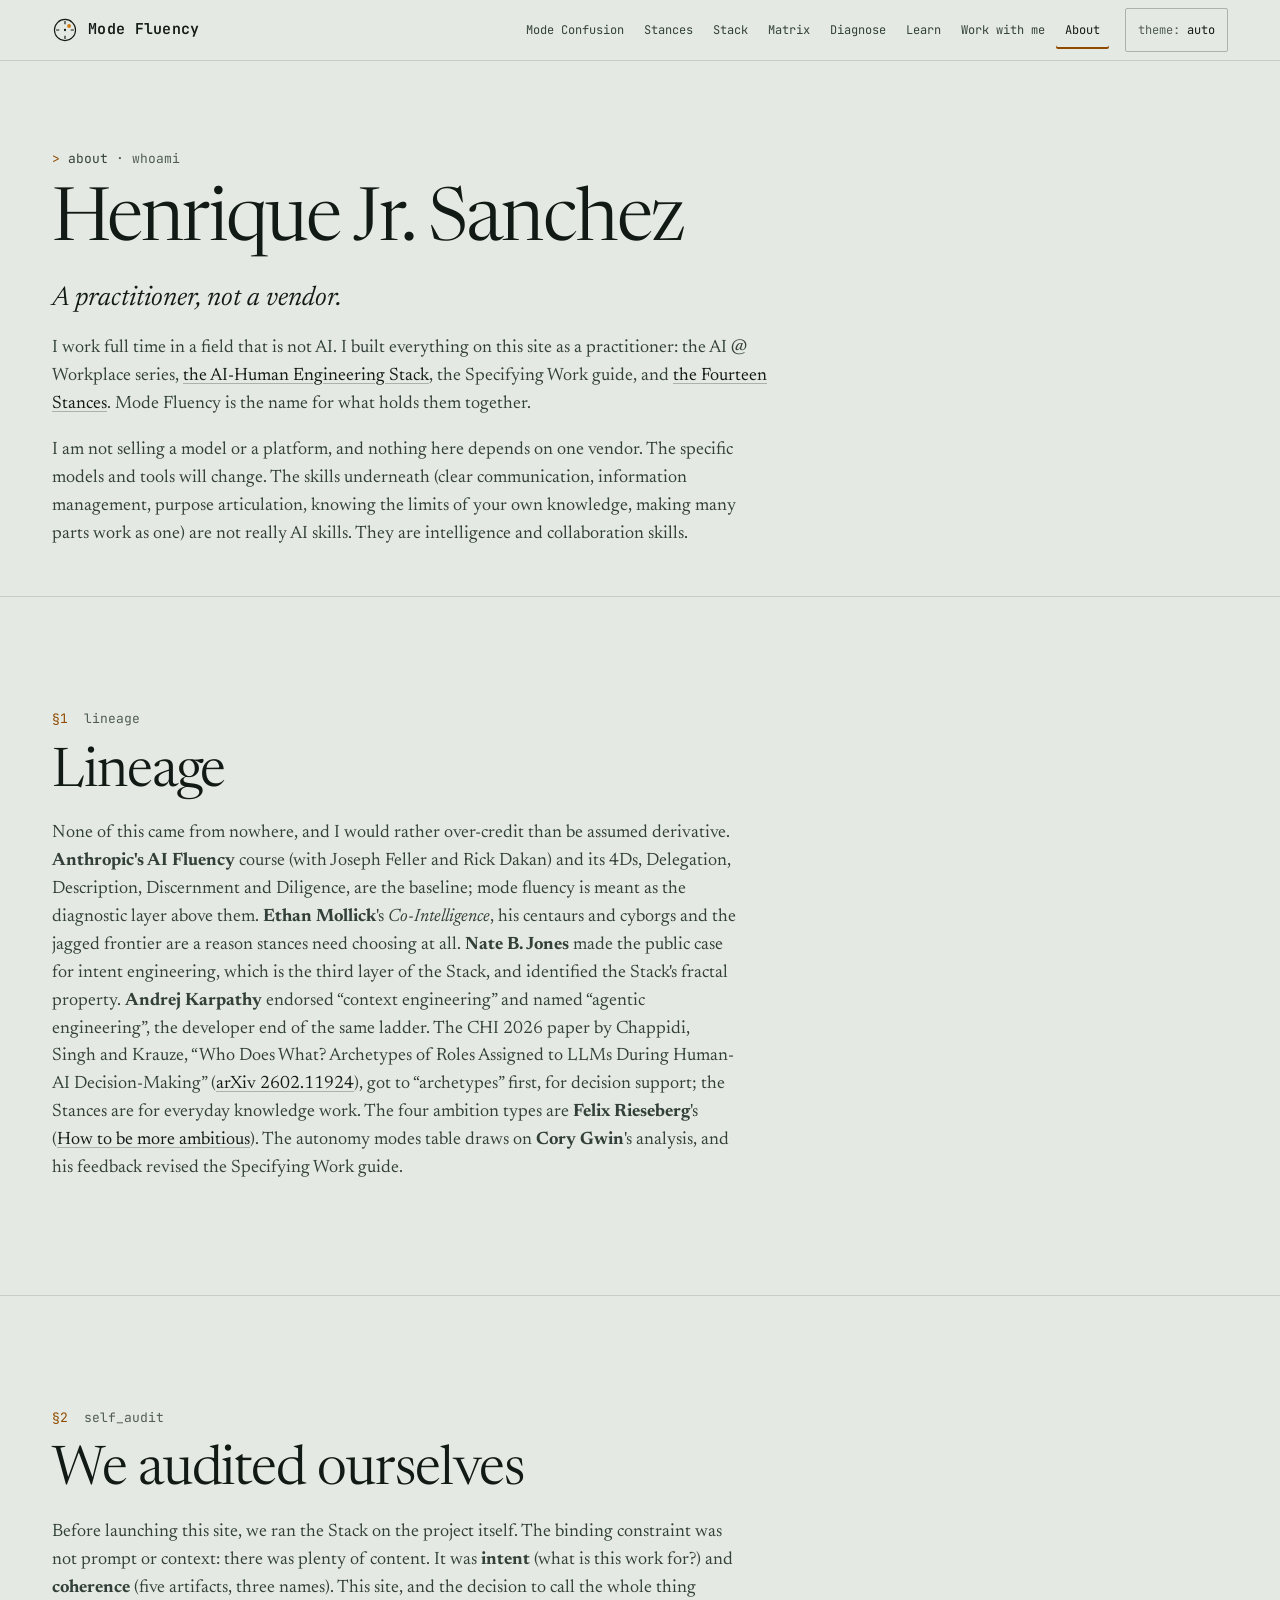
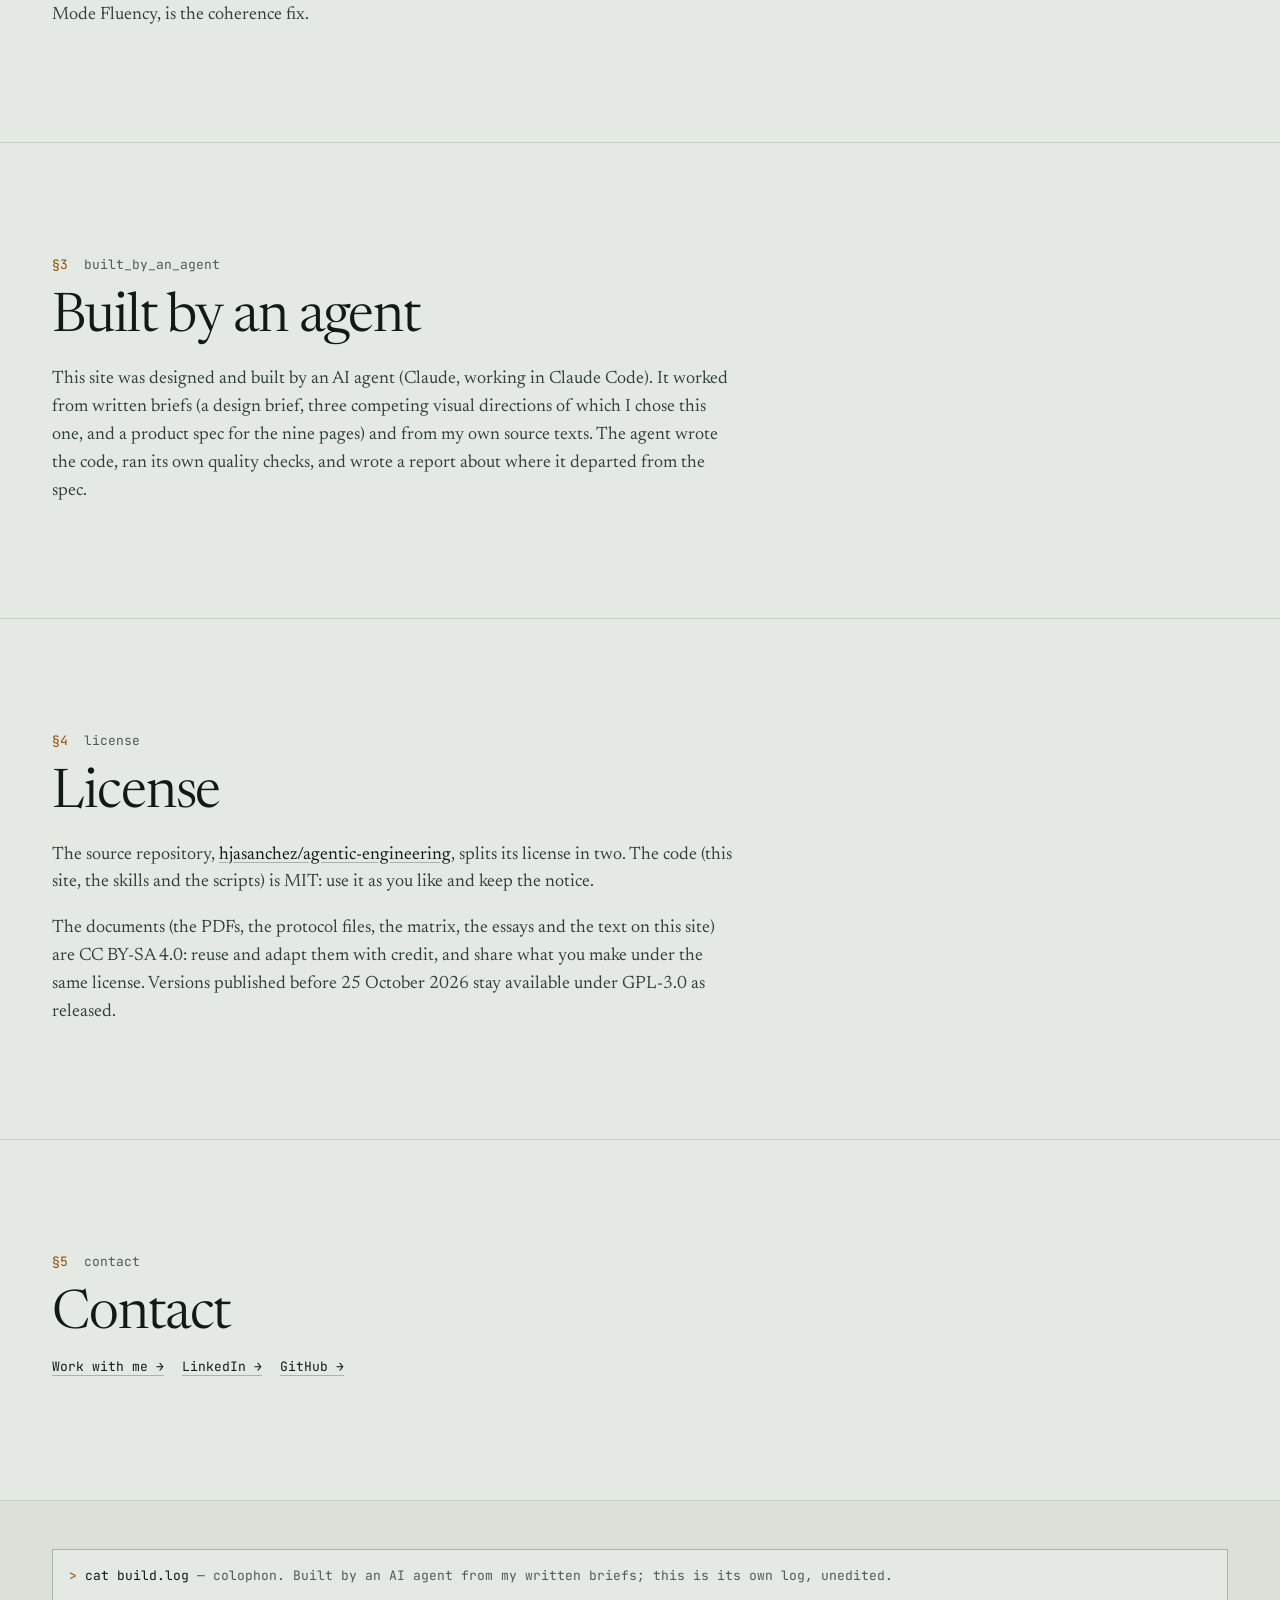
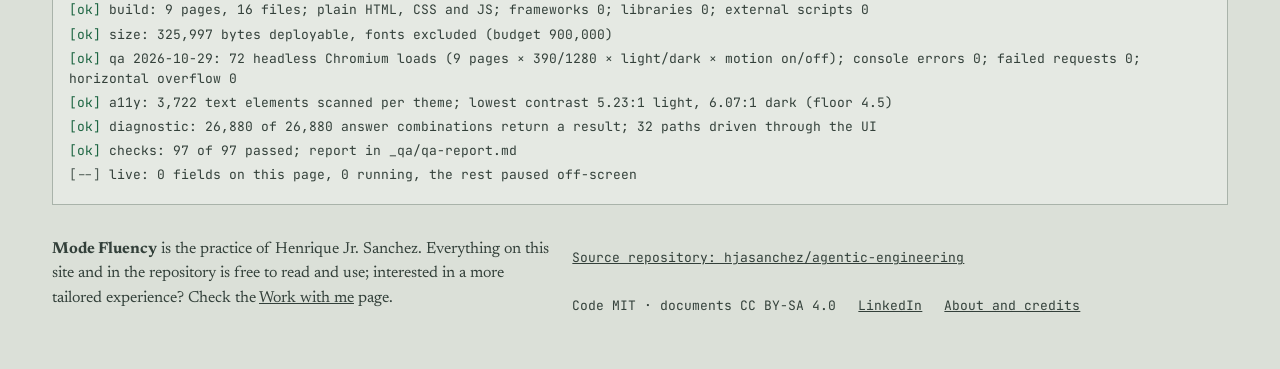
==== docs/about.html @ 1e288db8 "Preview: retitle the essay to Mode Confusion Applies R8 section 4 copy: title, meta description, dat" ====
<!doctype html>
<html lang="en">
<head>
<!-- @head -->
<meta charset="utf-8">
<meta name="viewport" content="width=device-width, initial-scale=1, viewport-fit=cover">
<!-- WORDMARK: the visible name comes from --brand in assets/field.css (one edit renames the practice). This <title>
     is only the no-JS and search fallback; assets/field.js rewrites it from --brand on load. -->
<title>About · Mode Fluency</title>
<meta name="description" content="Henrique Jr. Sanchez, the lineage of the ideas, the self-audit, and how an AI agent built this site.">
<meta name="color-scheme" content="light dark">
<link rel="icon" href="assets/favicon.svg" type="image/svg+xml">
<link rel="preconnect" href="https://fonts.googleapis.com">
<link rel="preconnect" href="https://fonts.gstatic.com" crossorigin>
<link rel="stylesheet" href="https://fonts.googleapis.com/css2?family=JetBrains+Mono:wght@400..700&family=Newsreader:ital,opsz,wght@0,6..72,300..700;1,6..72,300..700&display=swap">
<link rel="stylesheet" href="assets/field.css">
<script>document.documentElement.classList.add('js');try{var t=localStorage.getItem('fieldTheme');if(t==='light'||t==='dark')document.documentElement.setAttribute('data-theme',t)}catch(e){}</script>
<script src="assets/field.js" defer></script>
<!-- /@head -->
</head>
<body data-page="about" data-title="About">
<!-- @header -->
<a class="skip-link" href="#main">Skip to content</a>
<header class="site-header">
  <div class="wrap header-row">
    <a class="wordmark" href="index.html">
      <svg class="mark" viewBox="0 0 32 32" aria-hidden="true" focusable="false"><circle cx="16" cy="16" r="13" fill="none" stroke="currentColor" stroke-width="1.4"/><path d="M16 5v4M27 16h-4M16 27v-4M5 16h4" stroke="currentColor" stroke-width="1.4"/><circle cx="21" cy="11" r="2.4" class="mark-human"/><circle cx="16" cy="16" r="1.4" fill="currentColor"/></svg>
      <span class="brand-text" data-brand></span><span class="sr-only">, home</span>
    </a>
    <nav class="site-nav" aria-label="Main">
      <ul><li><a href="calculator-problem.html">Mode Confusion</a></li><li><a href="stances.html">Stances</a></li><li><a href="stack.html">Stack</a></li><li><a href="matrix.html">Matrix</a></li><li><a href="diagnose.html">Diagnose</a></li><li><a href="learn.html">Learn</a></li><li><a href="work.html">Work with me</a></li><li><a href="about.html" aria-current="page">About</a></li></ul>
    </nav>
    <a class="header-cta" href="work.html">Work with me</a>
    <button class="theme-toggle js-only" type="button" aria-label="Switch colour theme"><span class="sys" aria-hidden="true">theme:</span> <span class="theme-label">auto</span></button>
  </div>
</header>
<!-- /@header -->
<main id="main" tabindex="-1">
<header class="page-head">
  <div class="wrap">
    <p class="sys sys-line"><span class="prompt-glyph">&gt;</span> about <span class="dim">&middot; whoami</span></p>
    <h1>Henrique Jr. Sanchez</h1>
    <p class="lede">A practitioner, not a vendor.</p>
    <div class="prose">
      <p>I work full time in a field that is not AI. I built everything on this site as a practitioner: the AI @ Workplace series, <a href="stack.html">the AI-Human Engineering Stack</a>, the Specifying Work guide, and <a href="stances.html">the Fourteen Stances</a>. <span data-brand></span> is the name for what holds them together.</p>
      <p>I am not selling a model or a platform, and nothing here depends on one vendor. The specific models and tools will change. The skills underneath (clear communication, information management, purpose articulation, knowing the limits of your own knowledge, making many parts work as one) are not really AI skills. They are intelligence and collaboration skills.</p>
    </div>
  </div>
</header>

<section class="section" aria-labelledby="lin-title">
  <div class="wrap">
    <p class="sys section-tag"><span class="num">§1</span> lineage</p>
    <h2 id="lin-title">Lineage</h2>
    <div class="prose"><p>None of this came from nowhere, and I would rather over-credit than be assumed derivative. <strong>Anthropic's AI Fluency</strong> course (with Joseph Feller and Rick Dakan) and its 4Ds, Delegation, Description, Discernment and Diligence, are the baseline; mode fluency is meant as the diagnostic layer above them. <strong>Ethan Mollick</strong>'s <em>Co-Intelligence</em>, his centaurs and cyborgs and the jagged frontier are a reason stances need choosing at all. <strong>Nate B. Jones</strong> made the public case for intent engineering, which is the third layer of the Stack, and identified the Stack's fractal property. <strong>Andrej Karpathy</strong> endorsed &ldquo;context engineering&rdquo; and named &ldquo;agentic engineering&rdquo;, the developer end of the same ladder. The CHI 2026 paper by Chappidi, Singh and Krauze, &ldquo;Who Does What? Archetypes of Roles Assigned to LLMs During Human-AI Decision-Making&rdquo; (<a href="https://arxiv.org/abs/2602.11924">arXiv 2602.11924</a>), got to &ldquo;archetypes&rdquo; first, for decision support; the Stances are for everyday knowledge work. The four ambition types are <strong>Felix Rieseberg</strong>'s (<a href="https://felixrieseberg.com/how-to-be-more-ambitious-a-tutorial-for-humans-with-models/">How to be more ambitious</a>). The autonomy modes table draws on <strong>Cory Gwin</strong>'s analysis, and his feedback revised the Specifying Work guide.</p></div>
  </div>
</section>

<section class="section" aria-labelledby="audit-title">
  <div class="wrap">
    <p class="sys section-tag"><span class="num">§2</span> self_audit</p>
    <h2 id="audit-title">We audited ourselves</h2>
    <div class="prose"><p>Before launching this site, we ran the Stack on the project itself. The binding constraint was not prompt or context: there was plenty of content. It was <strong>intent</strong> (what is this work for?) and <strong>coherence</strong> (five artifacts, three names). This site, and the decision to call the whole thing <span data-brand></span>, is the coherence fix.</p></div>
  </div>
</section>

<section class="section" aria-labelledby="agent-title">
  <div class="wrap">
    <p class="sys section-tag"><span class="num">§3</span> built_by_an_agent</p>
    <h2 id="agent-title">Built by an agent</h2>
    <div class="prose"><p>This site was designed and built by an AI agent (Claude, working in Claude Code). It worked from written briefs (a design brief, three competing visual directions of which I chose this one, and a product spec for the nine pages) and from my own source texts. The agent wrote the code, ran its own quality checks, and wrote a report about where it departed from the spec.</p></div>
  </div>
</section>

<section class="section" aria-labelledby="lic-title">
  <div class="wrap">
    <p class="sys section-tag"><span class="num">§4</span> license</p>
    <h2 id="lic-title">License</h2>
    <div class="prose">
      <p>The source repository, <a href="https://github.com/hjasanchez/agentic-engineering">hjasanchez/agentic-engineering</a>, splits its license in two. The code (this site, the skills and the scripts) is MIT: use it as you like and keep the notice.</p>
      <p>The documents (the PDFs, the protocol files, the matrix, the essays and the text on this site) are CC BY-SA 4.0: reuse and adapt them with credit, and share what you make under the same license. Versions published before 25 October 2026 stay available under GPL-3.0 as released.</p>
    </div>
  </div>
</section>

<section class="section" aria-labelledby="contact-title">
  <div class="wrap">
    <p class="sys section-tag"><span class="num">§5</span> contact</p>
    <h2 id="contact-title">Contact</h2>
    <p class="lv-links"><a class="more" href="work.html#contact-title">Work with me &rarr;</a><a class="more" href="https://www.linkedin.com/in/henriquejsanchez">LinkedIn &rarr;</a><a class="more" href="https://github.com/hjasanchez">GitHub &rarr;</a></p>
  </div>
</section>
</main>
<!-- @footer -->
<footer class="site-footer">
  <div class="wrap">
    <section class="ticker" aria-labelledby="ticker-title">
      <p class="sys ticker-head" id="ticker-title"><span class="prompt-glyph">&gt;</span> cat build.log <span class="dim">&mdash; colophon. Built by an AI agent from my written briefs; this is its own log, unedited.</span></p>
      <ol class="sys ticker-lines" id="ticker-lines">
        <li>build: 9 pages, 16 files; plain HTML, CSS and JS; frameworks 0; libraries 0; external scripts 0</li>
        <li>size: 325,997 bytes deployable, fonts excluded (budget 900,000)</li>
        <li>qa 2026-10-29: 72 headless Chromium loads (9 pages × 390/1280 × light/dark × motion on/off); console errors 0; failed requests 0; horizontal overflow 0</li>
        <li>a11y: 3,722 text elements scanned per theme; lowest contrast 5.23:1 light, 6.07:1 dark (floor 4.5)</li>
        <li>diagnostic: 26,880 of 26,880 answer combinations return a result; 32 paths driven through the UI</li>
        <li>checks: 97 of 97 passed; report in _qa/qa-report.md</li>
      </ol>
    </section>
    <div class="footer-meta">
      <p><strong data-brand></strong> is the practice of Henrique Jr. Sanchez. Everything on this site and in the repository is free to read and use; interested in a more tailored experience? Check the <a href="work.html">Work with me</a> page.</p>
      <ul class="footer-links">
        <li><a href="https://github.com/hjasanchez/agentic-engineering">Source repository: hjasanchez/agentic-engineering</a></li>
        <li>Code MIT · documents CC BY-SA 4.0</li>
        <li><a href="https://www.linkedin.com/in/henriquejsanchez">LinkedIn</a></li>
        <li><a href="about.html">About and credits</a></li>
      </ul>
    </div>
  </div>
</footer>
<!-- /@footer -->
</body>
</html>
---- docs/assets/field.css ----
/* Direction C: "The Field". Two voices: monospace = the system, serif = the human.
   Both themes. Dark is a deep green-grey field with warm-white type; light is a pale field with charcoal particles.
   The single "human" colour (sodium amber) is reserved for the pointer, the human's trail and what the human must do. */

:root {
  /* WORDMARK (final: "Mode Fluency"). The single source for the name: header, footer, inline mentions and,
     via assets/field.js (const BRAND reads this value), every document title. To rename the practice, edit this line only. */
  --brand: "Mode Fluency";

  --mono: "JetBrains Mono", ui-monospace, "SFMono-Regular", Menlo, Consolas, "Liberation Mono", monospace;
  --serif: "Newsreader", "Iowan Old Style", "Palatino Linotype", Palatino, Georgia, serif;

  /* light tokens (default) */
  --bg: #e5e9e3;
  --bg-2: #dbe0d8;
  --surface: #eef1ec;
  --line: #a9b3aa;
  --line-soft: #c7cec5;
  --ink: #121a16;
  --ink-2: #33403a;
  --dim: #4f5c55;
  --human: #8f4a00;
  --human-glow: #d07a12;
  --ok: #1d6542;
  --particle: 18, 26, 22;      /* rgb triplet for canvas */
  --particle-hi: 18, 26, 22;
  --focus: #8f4a00;
  color-scheme: light;
}

@media (prefers-color-scheme: dark) {
  :root:not([data-theme="light"]) {
    --bg: #0f1613;
    --bg-2: #131c18;
    --surface: #18221e;
    --line: #3a4a42;
    --line-soft: #26332d;
    --ink: #eee8dc;
    --ink-2: #bcc5bc;
    --dim: #94a197;
    --human: #f2b45e;
    --human-glow: #f2b45e;
    --ok: #9ad3b1;
    --particle: 214, 222, 210;
    --particle-hi: 240, 236, 226;
    --focus: #f2b45e;
    color-scheme: dark;
  }
}
:root[data-theme="dark"] {
  --bg: #0f1613;
  --bg-2: #131c18;
  --surface: #18221e;
  --line: #3a4a42;
  --line-soft: #26332d;
  --ink: #eee8dc;
  --ink-2: #bcc5bc;
  --dim: #94a197;
  --human: #f2b45e;
  --human-glow: #f2b45e;
  --ok: #9ad3b1;
  --particle: 214, 222, 210;
  --particle-hi: 240, 236, 226;
  --focus: #f2b45e;
  color-scheme: dark;
}

@property --lit {
  syntax: "<number>";
  inherits: true;
  initial-value: 0;
}

*, *::before, *::after { box-sizing: border-box; }
html { -webkit-text-size-adjust: 100%; scroll-behavior: smooth; }
body {
  margin: 0;
  background: var(--bg);
  color: var(--ink);
  font-family: var(--serif);
  font-size: 1.125rem;
  line-height: 1.55;
  font-optical-sizing: auto;
  overflow-x: clip;
  -webkit-font-smoothing: antialiased;
  text-rendering: optimizeLegibility;
}
img, svg, canvas { display: block; max-width: 100%; }
a { color: inherit; }
h1, h2, h3 { font-family: var(--serif); font-weight: 400; line-height: 1.08; margin: 0; letter-spacing: -0.01em; }
p { margin: 0; }
button { font: inherit; color: inherit; }

[data-brand]::before { content: var(--brand); }

.sys { font-family: var(--mono); font-size: 0.8125rem; line-height: 1.55; letter-spacing: 0; }
.dim { color: var(--dim); }
.num { color: var(--human); }

.wrap {
  width: 100%;
  max-width: 1240px;
  margin-inline: auto;
  padding-left: max(16px, env(safe-area-inset-left, 0px));
  padding-right: max(16px, env(safe-area-inset-right, 0px));
}
@media (min-width: 720px) {
  .wrap { padding-left: max(32px, env(safe-area-inset-left, 0px)); padding-right: max(32px, env(safe-area-inset-right, 0px)); }
}

.skip-link {
  position: absolute; left: 16px; top: -100px; z-index: 100;
  background: var(--ink); color: var(--bg); padding: 10px 14px; font-family: var(--mono); font-size: 0.875rem;
}
.skip-link:focus { top: 12px; }
:focus-visible { outline: 2px solid var(--focus); outline-offset: 3px; }
main:focus { outline: none; }

/* ---------- header ---------- */
.site-header {
  position: sticky; top: 0; z-index: 20;
  background: color-mix(in srgb, var(--bg) 86%, transparent);
  -webkit-backdrop-filter: blur(10px); backdrop-filter: blur(10px);
  border-bottom: 1px solid var(--line-soft);
}
.header-row { display: flex; align-items: center; gap: 16px; min-height: 60px; }
.wordmark { display: inline-flex; align-items: center; gap: 10px; text-decoration: none; font-family: var(--mono); font-weight: 600; font-size: 0.9375rem; letter-spacing: 0.02em; min-height: 44px; }
.mark { width: 26px; height: 26px; color: var(--ink); }
.mark-human { fill: var(--human-glow); }
.site-nav { margin-left: auto; }
.site-nav ul { list-style: none; margin: 0; padding: 0; display: flex; gap: 2px; }
.site-nav a { display: block; padding: 10px 9px; font-family: var(--mono); font-size: 0.75rem; text-decoration: none; color: var(--ink-2); border-radius: 2px; white-space: nowrap; }
.site-nav a:hover { color: var(--ink); background: var(--bg-2); }
.site-nav a[aria-current="page"] { color: var(--ink); box-shadow: inset 0 -2px 0 var(--human); }
.theme-toggle {
  border: 1px solid var(--line); background: transparent; padding: 0 12px; min-height: 44px; min-width: 44px;
  font-family: var(--mono); font-size: 0.75rem; cursor: pointer; color: var(--ink); border-radius: 2px; white-space: nowrap;
}
.theme-toggle .sys { font-size: inherit; color: var(--dim); }
.theme-toggle:hover { border-color: var(--ink); }
@media (max-width: 1100px) {
  .header-row { flex-wrap: wrap; row-gap: 0; }
  .theme-toggle { margin-left: auto; }
  .site-nav { order: 3; flex: 1 0 100%; margin: 0 calc(-1 * max(16px, env(safe-area-inset-left, 0px))); overflow-x: auto; scrollbar-width: none; border-top: 1px solid var(--line-soft); }
  .site-nav::-webkit-scrollbar { display: none; }
  .site-nav ul { padding: 0 max(16px, env(safe-area-inset-left, 0px)); width: max-content; }
  .site-nav a { padding: 12px 10px; }
}
@media (max-width: 1100px) and (min-width: 720px) { .site-nav { margin: 0 calc(-1 * max(32px, env(safe-area-inset-left, 0px))); } .site-nav ul { padding: 0 max(32px, env(safe-area-inset-left, 0px)); } }

/* ---------- hero ---------- */
.hero { position: relative; isolation: isolate; overflow: hidden; border-bottom: 1px solid var(--line-soft); }
.field-canvas { position: absolute; inset: 0; width: 100%; height: 100%; z-index: -1; touch-action: pan-y; }
.hero-grid { display: grid; gap: 28px; padding-top: 36px; padding-bottom: 40px; align-items: center; }
@media (min-width: 960px) {
  .hero-grid { grid-template-columns: minmax(0, 1.05fr) minmax(0, 0.95fr); gap: 48px; min-height: min(calc(100svh - 61px), 860px); padding-top: 48px; padding-bottom: 56px; }
}
.hero-copy { position: relative; max-width: 38rem; }
.sys-line { color: var(--ink-2); margin-bottom: 22px; }
.prompt-glyph { color: var(--human); }
.eyebrow { font-family: var(--mono); font-size: 0.75rem; letter-spacing: 0.08em; text-transform: uppercase; color: var(--dim); margin-bottom: 14px; }
h1 { font-size: clamp(2.75rem, 9vw, 5.6rem); font-weight: 350; letter-spacing: -0.025em; line-height: 0.98; font-variation-settings: "opsz" 72; }
.lede { font-size: clamp(1.3rem, 2.6vw, 1.7rem); line-height: 1.32; margin-top: 22px; font-style: italic; font-weight: 380; color: var(--ink); max-width: 30em; }
.prose { color: var(--ink-2); max-width: 38em; margin-top: 18px; }
.hero .prose { font-size: 1.0625rem; }
.actions { display: flex; flex-wrap: wrap; gap: 12px; margin-top: 28px; }

/* commands: buttons are typed commands with a caret that blinks on focus */
.cmd {
  --caret: 0;
  display: inline-flex; align-items: center; gap: 10px; min-height: 48px; padding: 0 18px;
  font-family: var(--mono); font-size: 0.875rem; text-decoration: none;
  background: var(--ink); color: var(--bg); border: 1px solid var(--ink); border-radius: 2px;
  transition: background-color .2s, color .2s;
}
.cmd .cmd-glyph { color: inherit; opacity: 0.75; }
.cmd::after { content: ""; width: 0.6em; height: 1.1em; background: currentColor; opacity: 0; transform: translateY(1px); }
.cmd:hover::after, .cmd:focus-visible::after { animation: caret 1.05s steps(1) infinite; }
.cmd-ghost { background: transparent; color: var(--ink); border-color: var(--line); }
.cmd-ghost:hover { border-color: var(--ink); }
.cmd:not(.cmd-ghost):hover { background: color-mix(in srgb, var(--ink) 88%, var(--human)); }
@keyframes caret { 0% { opacity: 1; } 50% { opacity: 0; } }

/* compass instrument */
.compass-col { display: grid; justify-items: center; gap: 10px; }
.compass-slot { position: relative; width: min(100%, 470px); aspect-ratio: 1; }
.compass-axes { position: absolute; inset: 0; }
.axis-btn {
  position: absolute; min-height: 44px; min-width: 44px; padding: 0 10px; border: 1px solid transparent; border-radius: 2px;
  background: color-mix(in srgb, var(--bg) 70%, transparent); cursor: pointer;
  font-family: var(--mono); font-size: 0.75rem; letter-spacing: 0.14em; text-transform: uppercase; color: var(--ink-2);
  transition: color .25s, border-color .25s, background-color .25s;
}
.axis-btn:hover { color: var(--ink); border-color: var(--line); }
.axis-btn[aria-checked="true"] { color: var(--ink); border-color: var(--human); background: var(--bg); }
.axis-btn[aria-checked="true"]::before { content: "\25B8 "; color: var(--human); }
.axis-n { left: 50%; top: 0; transform: translateX(-50%); }
.axis-s { left: 50%; bottom: 0; transform: translateX(-50%); }
.axis-e { right: 0; top: 50%; transform: translateY(-50%); }
.axis-w { left: 0; top: 50%; transform: translateY(-50%); }
.compass-readout { color: var(--ink-2); text-align: center; min-height: 1.6em; background: color-mix(in srgb, var(--bg) 75%, transparent); padding: 2px 8px; }
#needle-axis { color: var(--human); }

/* ---------- sections ---------- */
.section { padding-block: clamp(56px, 9vw, 112px); border-bottom: 1px solid var(--line-soft); }
.section-tag { color: var(--dim); margin-bottom: 14px; }
.section-tag .num { margin-right: 8px; }
h2 { font-size: clamp(2rem, 5.2vw, 3.4rem); font-weight: 360; letter-spacing: -0.02em; max-width: 18em; }
h3 { font-size: 1.5rem; font-weight: 450; }
.more { display: inline-block; padding-block: 12px; line-height: 1.5; font-family: var(--mono); font-size: 0.8125rem; color: var(--ink); text-decoration: underline; text-decoration-color: var(--line); text-underline-offset: 4px; }
.more:hover { text-decoration-color: var(--human); }

/* §1 axes */
.axis-list { list-style: none; padding: 0; margin: 40px 0 0; display: grid; gap: 0; border-top: 1px solid var(--line); }
.axis-row { position: relative; padding: 22px 0 20px; border-bottom: 1px solid var(--line-soft); transition: background-color .35s; }
.axis-row::before { content: ""; position: absolute; left: 0; right: 0; top: -1px; height: 2px; background: var(--human); transform: scaleX(0); transform-origin: left; transition: transform .45s cubic-bezier(.2,.7,.2,1); }
.axis-row.is-active::before { transform: scaleX(1); }
.axis-meta { color: var(--dim); }
.axis-row h3 { margin-top: 8px; font-size: 1.875rem; }
.axis-q { font-style: italic; margin-top: 6px; color: var(--ink); font-size: 1.1875rem; }
.modes { color: var(--ink-2); margin-top: 12px; }
@media (min-width: 900px) {
  .axis-list { grid-template-columns: repeat(4, minmax(0, 1fr)); border-bottom: 1px solid var(--line-soft); }
  .axis-row { padding: 26px 22px 22px; border-bottom: 0; border-left: 1px solid var(--line-soft); }
  .axis-row:first-child { border-left: 0; padding-left: 0; }
  .axis-row.is-active { background: linear-gradient(var(--surface), transparent 85%); }
}

/* §2 stance rig */
.stance-rig { margin-top: 36px; display: grid; gap: 16px; }
.stance-picker { display: flex; flex-wrap: wrap; gap: 6px; }
.stance-btn {
  min-height: 44px; padding: 0 14px; border: 1px solid var(--line); border-radius: 2px; background: transparent; cursor: pointer;
  font-family: var(--mono); font-size: 0.8125rem; color: var(--ink-2);
}
.stance-btn:hover { color: var(--ink); border-color: var(--ink-2); }
.stance-btn[aria-checked="true"] { background: var(--ink); color: var(--bg); border-color: var(--ink); }
.stance-stage { position: relative; aspect-ratio: 4 / 3; border: 1px solid var(--line); background: var(--bg-2); overflow: hidden; }
.stage-canvas { position: absolute; inset: 0; width: 100%; height: 100%; touch-action: pan-y; cursor: crosshair; }
.stage-hud, .stage-hint { position: absolute; left: 12px; color: var(--ink-2); background: color-mix(in srgb, var(--bg-2) 80%, transparent); padding: 2px 6px; pointer-events: none; }
.stage-hud { top: 10px; }
.stage-hint { bottom: 10px; color: var(--dim); font-size: 0.75rem; }
.syslog { border: 1px solid var(--line); background: var(--surface); padding: 14px 16px; min-height: 12em; }
.log-line { display: grid; grid-template-columns: 6.2em 1fr; gap: 8px; padding: 3px 0; color: var(--ink); }
.log-line .lv { color: var(--dim); }
.log-line .lv::before { content: "["; } .log-line .lv::after { content: "]"; }
.log-line.warn { color: var(--human); }
.log-line.ok { color: var(--ok); }
.log-line.typing::after { content: ""; display: inline-block; width: .55em; height: 1em; background: currentColor; vertical-align: -2px; margin-left: 2px; animation: caret 1s steps(1) infinite; }
@media (min-width: 960px) {
  .stance-rig { grid-template-columns: minmax(0, 1.6fr) minmax(0, 1fr); grid-template-rows: auto 1fr; }
  .stance-picker { grid-column: 1 / -1; }
  .stance-stage { aspect-ratio: 16 / 10; }
  .syslog { align-self: stretch; }
}

/* §3 circuit */
.circuit { position: relative; margin-top: 40px; display: grid; grid-template-columns: minmax(0, 1fr) minmax(56px, 1.1fr) minmax(0, 1fr); }
.wires { position: absolute; inset: 0; width: 100%; height: 100%; overflow: visible; pointer-events: none; }
.col ul { list-style: none; margin: 0; padding: 0; }
.col-stances { grid-column: 1; }
.col-layers { grid-column: 3; display: flex; flex-direction: column; }
.col-layers ul { flex: 1; display: flex; flex-direction: column; justify-content: space-around; }
.col-head { color: var(--dim); margin-bottom: 10px; text-transform: uppercase; letter-spacing: .12em; font-size: .6875rem; }
.col-stances .col-head { text-align: right; }
.col-stances li + li { margin-top: 4px; }
.node {
  --lit: 0;
  width: 100%; min-height: 40px; padding: 4px 10px; border: 1px solid var(--line); border-radius: 2px; cursor: pointer;
  background: var(--bg); color: var(--ink); font-family: var(--mono); font-size: 0.8125rem; text-align: left; line-height: 1.25;
  transition: --lit .35s, border-color .25s, color .25s;
  box-shadow: inset 3px 0 0 color-mix(in srgb, var(--human) calc(var(--lit) * 100%), transparent);
}
.s-node { text-align: right; box-shadow: inset -3px 0 0 color-mix(in srgb, var(--human) calc(var(--lit) * 100%), transparent); }
.node.lit { --lit: 1; border-color: var(--human); }
.node.on { --lit: 1; border-color: var(--human); background: var(--surface); }
.l-node { min-height: 52px; display: flex; flex-direction: column; justify-content: center; }
.l-sub { display: block; color: var(--dim); font-size: 0.6875rem; }
.l-node.meta { border-style: dashed; }
.wires path { fill: none; stroke: var(--line); stroke-width: 1.25; transition: stroke .25s, opacity .25s; }
.wires path.hot { stroke: var(--human-glow); stroke-width: 2; }
.wires .pad { fill: var(--bg); stroke: var(--line); stroke-width: 1.25; }
.wires .pad.hot { stroke: var(--human-glow); fill: var(--human-glow); }
.wires .pulse { fill: var(--human-glow); }
.wires .stub-label { font-family: var(--mono); font-size: 10px; fill: var(--dim); }
.circuit.dim-others .wires path:not(.hot) { opacity: .35; }
.circuit-readout { margin-top: 28px; border-top: 1px solid var(--line); padding-top: 18px; }
.cr-path { font-size: .9375rem; color: var(--ink); }
#cr-layer { color: var(--human); }
.cr-grid { display: grid; gap: 16px; margin: 14px 0 6px; }
.cr-grid dt { color: var(--dim); }
.cr-grid dd { margin: 4px 0 0; color: var(--ink); }
@media (min-width: 900px) {
  .circuit { grid-template-columns: minmax(0, 0.9fr) minmax(120px, 1.3fr) minmax(0, 0.9fr); max-width: 980px; }
  .cr-grid { grid-template-columns: 1fr 1.2fr 1.6fr; }
}
@media (max-width: 480px) { .node { font-size: 0.75rem; padding: 4px 7px; } .l-sub { display: none; } }

/* §4 paths */
.path-grid { display: grid; gap: 0; margin-top: 36px; border-top: 1px solid var(--line); }
.path { padding: 24px 0; border-bottom: 1px solid var(--line-soft); }
.path-who { color: var(--human); margin-bottom: 10px; }
.path h3 { font-size: 1.4rem; max-width: 20em; }
.path p:not(.sys) { color: var(--ink-2); margin-top: 12px; }
.path .links { display: flex; flex-direction: column; margin-top: 8px !important; }
@media (min-width: 900px) {
  .path-grid { grid-template-columns: repeat(3, minmax(0, 1fr)); border-bottom: 1px solid var(--line-soft); }
  .path { padding: 28px 24px 24px; border-bottom: 0; border-left: 1px solid var(--line-soft); }
  .path:first-child { border-left: 0; padding-left: 0; }
}

/* §5/6 offer */
.offer-grid { display: grid; gap: 56px; }
@media (min-width: 900px) { .offer-grid { grid-template-columns: 1fr 1fr; gap: 72px; } }
.svc { padding: 18px 0; border-top: 1px solid var(--line-soft); }
.offer-block h2 { margin-bottom: 18px; }
.svc h3 { font-size: 1.35rem; }
.svc p:not(.sys) { color: var(--ink-2); margin-top: 8px; }
.price { color: var(--human); margin-top: 10px; }
.offer-block .cmd { margin-top: 18px; }
.essay blockquote { margin: 0; padding: 18px 0 18px 20px; border-left: 2px solid var(--human); }
.essay blockquote p { font-size: clamp(1.3rem, 2.4vw, 1.65rem); font-style: italic; line-height: 1.32; font-weight: 380; }
.essay blockquote footer { color: var(--dim); margin-top: 10px; }
.essay > p { color: var(--ink-2); margin-top: 16px; }

/* footer + ticker */
.site-footer { padding-block: 48px 40px; background: var(--bg-2); }
.ticker { border: 1px solid var(--line); background: var(--bg); padding: 16px; overflow: hidden; }
.ticker-head { color: var(--ink); }
.ticker-lines { list-style: none; margin: 12px 0 0; padding: 0; color: var(--ink-2); }
.ticker-lines li { padding: 2px 0; overflow-wrap: anywhere; }
.ticker-lines li::before { content: "[ok] "; color: var(--ok); }
.ticker-lines li.info::before { content: "[--] "; color: var(--dim); }
.ticker-lines li.typing::after { content: ""; display: inline-block; width: .55em; height: 1em; background: currentColor; vertical-align: -2px; margin-left: 2px; animation: caret 1s steps(1) infinite; }
.footer-meta { margin-top: 32px; display: grid; gap: 16px; color: var(--ink-2); font-size: 1rem; }
.footer-links { list-style: none; margin: 0; padding: 0; display: flex; flex-wrap: wrap; gap: 4px 22px; font-family: var(--mono); font-size: 0.8125rem; }
.footer-links a, .footer-links li { min-height: 44px; display: inline-flex; align-items: center; }
@media (min-width: 900px) { .footer-meta { grid-template-columns: 1fr 1.3fr; } }

/* scroll-driven = enhancement only (unsupported in Firefox as of 2026-10): a few px of slide on section tags; without it every tag sits in place, fully visible. */
@supports (animation-timeline: scroll()) and (animation-timeline: view()) {
  @media (prefers-reduced-motion: no-preference) {
    .section-tag { animation: tag-in linear both; animation-timeline: view(); animation-range: entry 0% entry 60%; }
    @keyframes tag-in { from { transform: translateX(-14px); } to { transform: none; } }
  }
}

@media (prefers-reduced-motion: reduce) {
  html { scroll-behavior: auto; }
  *, *::before, *::after { animation: none !important; transition: none !important; }
}

/* =====================================================================================================
   FULL SITE (W3): shared page furniture and the eight inner pages. Same tokens, same two voices.
   ===================================================================================================== */
.sr-only { position: absolute !important; width: 1px; height: 1px; overflow: hidden; clip: rect(0 0 0 0); white-space: nowrap; }
html:not(.js) .js-only { display: none !important; }
html.js .no-js-only { display: none !important; }

/* page head: the system line, the human title */
.page-head { padding-block: clamp(40px, 7vw, 88px) clamp(28px, 4vw, 48px); border-bottom: 1px solid var(--line-soft); }
.page-head h1 { font-size: clamp(2.5rem, 7.4vw, 4.6rem); max-width: 14em; }
.page-head .lede { max-width: 32em; }
.page-head .prose { max-width: 40em; }
.page-head .sys-line { margin-bottom: 18px; }
.section-head { margin-bottom: 8px; }
.source-note { font-family: var(--mono); font-size: 0.75rem; line-height: 1.6; color: var(--dim); margin-top: 18px; max-width: 60em; }
.source-note a, .prose a, .card-body a, .facts a, td a { color: var(--ink); text-decoration-color: var(--line); text-underline-offset: 3px; }
.source-note a:hover, .prose a:hover, .facts a:hover { text-decoration-color: var(--human); }
.prose p + p, .prose p + ul, .prose ul + p, .prose p + ol { margin-top: 1em; }
.prose h3 { margin-top: 1.6em; }
.clean { list-style: none; padding: 0; margin: 0; }
.clean li { padding: 8px 0 8px 18px; position: relative; }
.clean li::before { content: "\2192"; position: absolute; left: 0; color: var(--human); font-family: var(--mono); font-size: 0.8em; top: 0.75em; }
.tag { display: inline-block; font-family: var(--mono); font-size: 0.6875rem; letter-spacing: .04em; padding: 3px 7px; border: 1px solid var(--line); border-radius: 2px; color: var(--ink-2); margin: 0 6px 6px 0; }
.tag.hot { border-color: var(--human); color: var(--ink); }
.facts { margin: 14px 0 0; display: grid; gap: 12px; }
.facts dt { font-family: var(--mono); font-size: 0.75rem; color: var(--dim); text-transform: lowercase; }
.facts dt::before { content: "["; } .facts dt::after { content: "]"; }
.facts dd { margin: 2px 0 0; color: var(--ink); }
.rulebox { margin-top: 16px; padding: 12px 14px; border: 1px solid var(--line); border-left: 2px solid var(--ok); background: var(--surface); }
.rulebox .sys { color: var(--ok); }
.rulebox p:not(.sys) { margin-top: 4px; }
.aside-line { font-size: 1rem; color: var(--ink-2); margin-top: 10px; font-style: italic; }
.alias { font-size: 0.6em; color: var(--dim); font-family: var(--mono); letter-spacing: 0; vertical-align: middle; }

/* chips (filters) */
.filters { display: grid; gap: 14px; margin-top: 28px; }
.filter-group { display: flex; flex-wrap: wrap; gap: 6px; align-items: center; }
.filter-group .label { font-family: var(--mono); font-size: 0.75rem; color: var(--dim); width: 100%; }
.chip { min-height: 40px; padding: 0 12px; border: 1px solid var(--line); border-radius: 2px; background: transparent; cursor: pointer; font-family: var(--mono); font-size: 0.75rem; color: var(--ink-2); }
.chip:hover { color: var(--ink); border-color: var(--ink-2); }
.chip[aria-pressed="true"] { background: var(--ink); color: var(--bg); border-color: var(--ink); }
.status { font-family: var(--mono); font-size: 0.8125rem; color: var(--ink-2); margin-top: 16px; }
.callout { border: 1px dashed var(--line); padding: 14px 16px; margin-top: 18px; font-family: var(--mono); font-size: 0.875rem; color: var(--ink-2); }

/* tables */
.table-wrap { overflow-x: auto; margin-top: 22px; border: 1px solid var(--line); background: var(--surface); }
table.data { border-collapse: collapse; width: 100%; font-size: 0.9375rem; }
table.data caption { text-align: left; font-family: var(--mono); font-size: 0.75rem; color: var(--dim); padding: 10px 12px; caption-side: top; }
table.data th, table.data td { text-align: left; vertical-align: top; padding: 10px 12px; border-top: 1px solid var(--line-soft); }
table.data thead th { font-family: var(--mono); font-weight: 500; font-size: 0.75rem; color: var(--dim); border-top: 0; }
table.data tbody th { font-weight: 600; }
@media (max-width: 720px) {
  table.stack-on-mobile, table.stack-on-mobile tbody, table.stack-on-mobile tr, table.stack-on-mobile td, table.stack-on-mobile th { display: block; width: 100%; }
  table.stack-on-mobile thead { position: absolute; width: 1px; height: 1px; overflow: hidden; clip: rect(0 0 0 0); }
  table.stack-on-mobile tr { border-top: 1px solid var(--line); padding: 8px 0; }
  table.stack-on-mobile td, table.stack-on-mobile th { border: 0; padding: 4px 12px; }
  table.stack-on-mobile td[data-label]::before { content: attr(data-label); display: block; font-family: var(--mono); font-size: 0.6875rem; color: var(--dim); }
}

/* generic grids and cards in C's ruled style (rules, not boxes) */
.ruled-grid { display: grid; gap: 0; margin-top: 32px; border-top: 1px solid var(--line); }
.ruled-grid > * { padding: 24px 0; border-bottom: 1px solid var(--line-soft); min-width: 0; }
@media (min-width: 900px) {
  .ruled-grid.two { grid-template-columns: repeat(2, minmax(0, 1fr)); }
  .ruled-grid.two > * { padding: 28px 28px 28px 0; }
  .ruled-grid.two > :nth-child(2n) { padding: 28px 0 28px 28px; border-left: 1px solid var(--line-soft); }
  .ruled-grid.four { grid-template-columns: repeat(4, minmax(0, 1fr)); }
  .ruled-grid.four > * { padding: 26px 20px; border-left: 1px solid var(--line-soft); }
  .ruled-grid.four > :first-child { border-left: 0; padding-left: 0; }
}
.card-tag { font-family: var(--mono); font-size: 0.75rem; color: var(--dim); margin-bottom: 8px; }
.card-tag .num { margin-right: 6px; }
.ruled-grid h3 { font-size: 1.5rem; }
.ruled-grid p:not(.sys):not(.card-tag) { color: var(--ink-2); margin-top: 10px; }
.q-line { font-style: italic; color: var(--ink) !important; font-size: 1.1875rem; margin-top: 6px !important; }

/* ---------- essay: two voices ---------- */
.read-strip { position: sticky; top: 61px; z-index: 15; height: 40px; border-bottom: 1px solid var(--line-soft); background: var(--bg); }
.read-strip canvas { position: absolute; inset: 0; width: 100%; height: 100%; touch-action: pan-y; }
html:not(.js) .read-strip { display: none; }
.essay { padding-block: clamp(36px, 6vw, 72px) 24px; }
.essay-body { max-width: 40rem; font-size: 1.1875rem; line-height: 1.62; }
.essay-body > p, .essay-body > ul, .essay-body > blockquote { margin: 0 0 1.05em; }
.essay-body h2 { font-size: clamp(1.6rem, 3.6vw, 2.2rem); margin: 1.9em 0 0.6em; }
.essay-body h2 .sys { display: block; color: var(--dim); font-size: 0.75rem; margin-bottom: 6px; letter-spacing: 0; }
.essay-body blockquote { margin-left: 0; padding: 6px 0 6px 20px; border-left: 2px solid var(--human); }
.essay-body blockquote p { font-size: clamp(1.3rem, 2.4vw, 1.55rem); font-style: italic; line-height: 1.35; }
.essay-body blockquote cite { display: block; font-style: normal; font-family: var(--mono); font-size: 0.75rem; color: var(--dim); margin-top: 8px; }
.essay-body sup a { font-family: var(--mono); font-size: 0.6875rem; color: var(--human); text-decoration: none; padding: 0 1px; }
.essay-body .clean li { padding-left: 20px; }
.note { display: block; font-family: var(--mono); font-size: 0.75rem; line-height: 1.55; color: var(--ink-2); border-left: 1px solid var(--line); padding: 6px 0 6px 12px; margin: -0.4em 0 1.2em; }
.note .lv { color: var(--dim); }
.note.log .lv { color: var(--human); }
.note a { color: var(--ink); text-underline-offset: 2px; }
@media (min-width: 1080px) {
  .essay-body { max-width: calc(40rem + 56px + 17rem); }
  .essay-body > * { max-width: 40rem; }
  .essay-body > .para { max-width: none; display: grid; grid-template-columns: minmax(0, 40rem) 17rem; column-gap: 56px; grid-auto-rows: min-content; align-items: start; }
  .para > :not(.note) { grid-column: 1; grid-row: 1 / span 6; margin: 0 0 1.05em; }
  .para > .note { grid-column: 2; margin: 0.35em 0 0.7em; }
}
@media (max-width: 1079px) { .para > p, .para > ul { margin: 0 0 1.05em; } }
.essay-actions { display: flex; flex-wrap: wrap; gap: 12px; margin: 28px 0 8px; }
.sources { font-family: var(--mono); font-size: 0.8125rem; line-height: 1.6; color: var(--ink-2); padding-left: 2.2em; max-width: 56rem; }
.sources li { padding: 6px 0; overflow-wrap: anywhere; }
.sources li::marker { color: var(--human); }
.sources a { color: var(--ink); }
.sources li:target { background: var(--surface); outline: 1px solid var(--human); }

/* ---------- stances: fourteen cards with live fields ---------- */
.stance-grid { display: grid; gap: 0; margin-top: 18px; border-top: 1px solid var(--line); }
.stance-card { padding: 26px 0 28px; border-bottom: 1px solid var(--line-soft); min-width: 0; scroll-margin-top: 120px; }
.stance-card[hidden] { display: none; }
@media (min-width: 900px) {
  .stance-grid { grid-template-columns: repeat(2, minmax(0, 1fr)); }
  .stance-card:nth-child(odd) { padding-right: 28px; }
  .stance-card:nth-child(even) { padding-left: 28px; border-left: 1px solid var(--line-soft); }
}
.sc-top { display: flex; justify-content: space-between; gap: 12px; align-items: baseline; flex-wrap: wrap; }
.sc-top h3 { font-size: 2rem; }
.sc-num { color: var(--dim); }
.sc-tags { margin-top: 10px; }
.sc-stage { position: relative; margin-top: 14px; aspect-ratio: 16 / 7; border: 1px solid var(--line); background: var(--bg-2); overflow: hidden; }
.sc-stage canvas { position: absolute; inset: 0; width: 100%; height: 100%; touch-action: pan-y; cursor: crosshair; }
.sc-hud { position: absolute; left: 8px; top: 6px; right: 8px; color: var(--ink-2); font-size: 0.6875rem; background: color-mix(in srgb, var(--bg-2) 82%, transparent); padding: 1px 5px; pointer-events: none; width: fit-content; max-width: calc(100% - 16px); }
.sc-field { margin-top: 8px; color: var(--dim); font-size: 0.75rem; }
.sc-field .lv { color: var(--human); }
html:not(.js) .sc-stage { display: none; }
.meta-table td, .meta-table th { width: 50%; }

/* ---------- stack: the system diagram (W13, after the published figure) ----------
   Static HTML + CSS, correct with JS off. Grid columns: evaluation bar | layers | re-entry rail [| key, wide only].
   Rows: final output | harness label | stack | user | key (narrow). The harness is a dashed frame around rows 2-3, cols 1-3.
   --i on each .sd-row is its step up the pyramid: the eval link and the right gutter both grow by --st, so the node
   narrows symmetrically and its centre (the dependency spine) stays put. */
.stackdiag { margin-top: 36px; max-width: 1060px; --evw: 48px; --rw: 16px; --cg: 8px; --fp: 10px; --st: 9px; --lk: 6px; --lg: 16px; --ah: 7px; }
.sd-fig { display: grid; grid-template-columns: var(--evw) minmax(0, 1fr) var(--rw); column-gap: var(--cg); padding: 0 var(--fp); }
.sd-fig p { margin: 0; }
.sd-out { grid-row: 1; grid-column: 2; justify-self: center; padding: 10px 22px; border: 1.5px solid var(--ink-2); border-radius: 50%; background: var(--surface); color: var(--ink); text-align: center; white-space: nowrap; }
.sd-frame { grid-row: 2 / 4; grid-column: 1 / 4; margin: 18px calc(-1 * var(--fp)) calc(-1 * var(--fp)); border: 1.5px dashed var(--dim); border-radius: 3px; }
.sd-up-out { grid-row: 2; grid-column: 2; justify-self: center; }
.sd-hlabel { grid-row: 2; grid-column: 2 / 4; justify-self: end; display: flex; flex-direction: column; align-items: flex-end; text-align: right; padding: 26px 0 12px; }
.sd-ht { font-size: 1.05rem; line-height: 1.2; color: var(--ink); }
.sd-hq { font-size: 0.75rem; color: var(--ink-2); }
.sd-evalbar { grid-row: 3; grid-column: 1; display: flex; align-items: center; justify-content: center; gap: 2px; padding: 10px 0; border: 1.5px solid var(--ok); border-radius: 4px; background: var(--surface); }
.sd-evalbar > span { writing-mode: vertical-rl; transform: rotate(180deg); white-space: nowrap; }
.sd-evt { font-size: 1.05rem; line-height: 1.2; color: var(--ink); }
.sd-evq { font-size: 0.6875rem; line-height: 1.3; color: var(--ink-2); }
.sd-layers { grid-row: 3; grid-column: 2; align-self: start; display: flex; flex-direction: column-reverse; gap: var(--lg); }
.sd-row { --in: calc(var(--lk) + var(--i) * var(--st)); position: relative; display: flex; }
.sd-link { position: relative; flex: none; width: calc(var(--cg) + var(--in)); margin-left: calc(-1 * var(--cg)); }
.sd-re { position: relative; flex: none; width: calc(var(--in) + var(--cg) + var(--rw) / 2); margin-right: calc(-1 * (var(--cg) + var(--rw) / 2)); }
.sd-node { flex: 1 1 auto; min-width: 0; padding: 9px 8px 10px; border: 1px solid var(--dim); background: var(--surface); text-align: center; }
.sd-name { font-size: 1.05rem; line-height: 1.2; color: var(--ink); }
.sd-lnum { font-family: var(--mono); font-size: 0.6875rem; color: var(--human); vertical-align: 0.12em; }
.sd-eng { display: none; }
.sd-node .sd-q { margin-top: 3px; font-style: italic; font-size: 0.9375rem; line-height: 1.3; color: var(--ink); }
.sd-meta { display: none; margin-top: 6px; font-size: 0.6875rem; line-height: 1.45; color: var(--ink-2); }
.sd-meta .lv { color: var(--dim); }
.sd-rail { grid-row: 3 / 5; grid-column: 3; justify-self: center; width: 0; margin: 22px 0 17px; border-left: 1.5px dashed var(--ink-2); }
.sd-fig .sd-user { grid-row: 4; grid-column: 1; position: relative; height: 34px; margin-top: calc(var(--fp) + 26px); display: grid; place-items: center; border: 1.5px solid var(--ink-2); border-radius: 50%; background: var(--surface); color: var(--ink); }
.sd-user .sd-a-up { top: auto; bottom: 100%; height: 26px; left: calc(50% - 4.5px); }
.sd-ulink { grid-row: 4; grid-column: 2; position: relative; }
.sd-ulink .sd-a-up { bottom: 16.25px; left: calc(50% - 4.5px); }
.sd-hl, .sd-hd { position: absolute; bottom: 16.25px; height: 0; }
.sd-hl { left: calc(-1 * var(--cg)); right: 50%; border-top: 1.5px solid var(--ink-2); }
.sd-hd { left: 50%; right: calc(-1 * (var(--cg) + var(--rw) / 2)); border-top: 1.5px dashed var(--ink-2); }
.sd-key { grid-row: 5; grid-column: 1 / -1; list-style: none; margin: 24px calc(-1 * var(--fp)) 0; padding: 0; display: grid; gap: 8px; color: var(--ink-2); }
.sd-key li { display: grid; grid-template-columns: 30px minmax(0, 1fr); gap: 10px; align-items: center; margin: 0; }
.sd-k { position: relative; height: 20px; }
.sd-k .sd-a-r, .sd-k .sd-a-l { top: 5.5px; }
.sd-k-ev .sd-a-r { top: 1px; }
.sd-k-ev .sd-a-l { top: 10px; }
.sd-k .sd-a-up { left: 10px; }
.sd-more { margin-top: 14px; color: var(--ink-2); }
/* arrows: one element each, shaft + head cut with clip-path; --c is the colour; .sd-dash makes the shaft dashed */
.sd-a { --c: var(--ink-2); position: absolute; display: block; background: var(--c); }
.sd-a-r, .sd-a-l { left: 0; right: 0; height: 9px; }
.sd-a-r { clip-path: polygon(0 calc(50% - .75px), calc(100% - var(--ah)) calc(50% - .75px), calc(100% - var(--ah)) 0, 100% 50%, calc(100% - var(--ah)) 100%, calc(100% - var(--ah)) calc(50% + .75px), 0 calc(50% + .75px)); }
.sd-a-l { clip-path: polygon(100% calc(50% - .75px), var(--ah) calc(50% - .75px), var(--ah) 0, 0 50%, var(--ah) 100%, var(--ah) calc(50% + .75px), 100% calc(50% + .75px)); }
.sd-a-up { top: 0; bottom: 0; left: 0; width: 9px; clip-path: polygon(calc(50% - .75px) 100%, calc(50% - .75px) var(--ah), 0 var(--ah), 50% 0, 100% var(--ah), calc(50% + .75px) var(--ah), calc(50% + .75px) 100%); }
.sd-a-l.sd-dash { background: linear-gradient(var(--c), var(--c)) left / var(--ah) 100% no-repeat, repeating-linear-gradient(to left, var(--c) 0 5px, transparent 5px 9px); }
.sd-a-up.sd-dash { background: linear-gradient(var(--c), var(--c)) top / 100% var(--ah) no-repeat, repeating-linear-gradient(to top, var(--c) 0 5px, transparent 5px 9px); }
.sd-link .sd-a, .sd-k-ev .sd-a { --c: var(--ok); }
.sd-link .sd-a-r { top: calc(50% - 11px); }
.sd-link .sd-a-l { top: calc(50% + 2px); }
.sd-re .sd-a-l { top: 18px; }
.sd-up { position: relative; display: block; width: 9px; }
.sd-row > .sd-up { position: absolute; left: calc(50% - 4.5px); bottom: 100%; height: var(--lg); }
.sd-up .sd-a, .sd-k-sp .sd-a { --c: var(--human-glow); }
/* pulses: hidden unless field.js marks the figure live (on screen, tab visible) and motion is allowed */
.sd-link::after, .sd-up::after { content: ""; position: absolute; width: 5px; height: 5px; border-radius: 50%; opacity: 0; pointer-events: none; }
.sd-link::after { background: var(--ok); top: calc(50% - 9px); left: 0; }
.sd-up::after { background: var(--human-glow); left: 2px; top: calc(100% - 5px); }
@media (prefers-reduced-motion: no-preference) {
  .stackdiag.is-live .sd-link::after { animation: sd-ev 2.6s linear infinite; animation-delay: calc(var(--i) * -0.5s); }
  .stackdiag.is-live .sd-up::after { animation: sd-sp 3s linear infinite; animation-delay: calc(var(--i) * 0.42s); }
}
@keyframes sd-ev { 0% { left: 0; opacity: 0; } 10% { opacity: 1; } 80% { left: calc(100% - 12px); opacity: 1; } 90%, 100% { left: calc(100% - 12px); opacity: 0; } }
@keyframes sd-sp { 0% { top: calc(100% - 5px); opacity: 1; } 14% { top: 0; opacity: 1; } 15%, 100% { top: 0; opacity: 0; } }
@media (min-width: 720px) {
  .stackdiag { --evw: 60px; --rw: 22px; --cg: 12px; --fp: 14px; --st: 16px; --lk: 10px; --lg: 18px; }
  .sd-eng { display: inline; }
  .sd-meta { display: block; }
  .sd-meta > span { display: block; }
  .sd-name, .sd-ht { font-size: 1.2rem; }
  .sd-evt { font-size: 1.2rem; }
  .sd-node { padding: 10px 14px 11px; }
}
@media (min-width: 960px) {
  .stackdiag { --evw: 66px; --rw: 28px; --cg: 14px; --fp: 16px; --st: 22px; --lk: 12px; }
  .sd-fig { grid-template-columns: var(--evw) minmax(0, 1fr) var(--rw) 290px; }
  .sd-key { grid-row: 2 / 5; grid-column: 4; align-self: center; margin: 0 0 0 calc(var(--fp) + 22px); gap: 14px; }
}
.loop-fig { margin: 28px 0 8px; max-width: 560px; }
.loop-fig svg { width: 100%; height: auto; }
.loop-fig .lp-node { fill: var(--surface); stroke: var(--human); stroke-width: 1.5; }
.loop-fig text { font-family: var(--mono); font-size: 13px; fill: var(--ink); }
.loop-fig .lp-sub { font-size: 11px; fill: var(--dim); }
.loop-fig .lp-path { fill: none; stroke: var(--line); stroke-width: 1.4; }
.loop-fig .lp-dot { fill: var(--human-glow); offset-path: path("M60 62 H300 C300 128 60 128 60 62"); offset-rotate: 0deg; animation: lp 4.2s linear infinite; }
@keyframes lp { from { offset-distance: 0%; } to { offset-distance: 100%; } }
.steps { counter-reset: s; list-style: none; padding: 0; margin: 18px 0 0; }
.steps li { counter-increment: s; position: relative; padding: 10px 0 10px 44px; border-top: 1px solid var(--line-soft); }
.steps li::before { content: counter(s, decimal-leading-zero); position: absolute; left: 0; top: 12px; font-family: var(--mono); font-size: 0.8125rem; color: var(--human); }
.doc-links { margin-top: 18px; display: grid; gap: 10px; }
.doc-link { display: block; border: 1px solid var(--line); padding: 14px 16px; text-decoration: none; background: var(--surface); }
.doc-link:hover { border-color: var(--human); }
.doc-link .sys { color: var(--dim); display: block; }
.doc-link strong { font-weight: 500; font-size: 1.125rem; }
.doc-link span:not(.sys) { display: block; color: var(--ink-2); font-size: 1rem; margin-top: 2px; }

/* ---------- matrix page: the circuit at page scale ---------- */
.circuit.big { max-width: 1100px; grid-template-columns: minmax(0, 1fr) minmax(48px, 1.2fr) minmax(0, 1fr); }
.circuit.big .s-node { min-height: 44px; font-size: 0.875rem; }
.circuit.big .l-node { min-height: 72px; font-size: 0.9375rem; }
.circuit.big .col-stances li + li { margin-top: 6px; }
@media (min-width: 900px) { .circuit.big { grid-template-columns: minmax(0, 0.8fr) minmax(160px, 1.4fr) minmax(0, 0.9fr); } }
@media (max-width: 480px) { .circuit.big .s-node { font-size: 0.75rem; } .circuit.big .l-node { min-height: 56px; font-size: 0.75rem; } }
.mx-rig { display: grid; gap: 24px; margin-top: 36px; }
@media (min-width: 1100px) { .mx-rig { grid-template-columns: minmax(0, 1fr) minmax(0, 22rem); align-items: start; } .mx-side { position: sticky; top: 84px; } }
.mx-path { color: var(--ink); font-size: 0.9375rem; margin-bottom: 10px; }
.mx-side .syslog { min-height: 14em; }
.ambition-grid h3 { font-size: 1.6rem; }

/* ---------- diagnose: the console session ---------- */
.console { margin-top: 32px; border: 1px solid var(--line); background: var(--surface); max-width: 880px; }
.console-bar { display: flex; justify-content: space-between; gap: 10px; flex-wrap: wrap; padding: 10px 14px; border-bottom: 1px solid var(--line); color: var(--dim); }
.console-bar .prog { color: var(--ink); }
.console-body { padding: 16px 14px 18px; font-family: var(--mono); font-size: 0.875rem; line-height: 1.6; }
@media (min-width: 720px) { .console-body { padding: 20px 22px 24px; } }
.tx { display: grid; gap: 4px; }
.tx-line { color: var(--ink-2); overflow-wrap: anywhere; }
.tx-line .pr { color: var(--human); }
.tx-line.ans { color: var(--ok); }
.tx-line.ans::before { content: "$ "; color: var(--dim); }
.q-block { margin-top: 14px; }
.q-text { color: var(--ink); font-size: 1rem; outline: none; }
.q-text .pr { color: var(--human); }
.q-text.typing::after { content: ""; display: inline-block; width: .55em; height: 1em; background: currentColor; vertical-align: -2px; margin-left: 2px; animation: caret 1s steps(1) infinite; }
.q-hint { color: var(--dim); margin-top: 2px; }
.opts { display: grid; gap: 6px; margin-top: 12px; }
.opt { display: grid; grid-template-columns: 2.4em 1fr; gap: 6px; text-align: left; width: 100%; min-height: 44px; padding: 9px 12px; border: 1px solid var(--line); border-radius: 2px; background: var(--bg); color: var(--ink); cursor: pointer; font-family: var(--mono); font-size: 0.875rem; line-height: 1.45; }
.opt .key { color: var(--human); }
.opt:hover { border-color: var(--ink-2); }
.opt:focus-visible { outline-offset: 1px; }
.opt[aria-pressed="true"] { border-color: var(--human); background: var(--surface); }
.console-nav { display: flex; flex-wrap: wrap; gap: 10px; margin-top: 14px; align-items: center; }
.cmd.small { min-height: 44px; padding: 0 14px; font-size: 0.8125rem; }
.cmd[disabled] { color: var(--dim); border-style: dashed; cursor: default; }
.cmd[disabled] .cmd-glyph { opacity: 1; }
.cmd[disabled]::after { display: none; }
.kbd-hint { color: var(--dim); font-size: 0.75rem; }
.report { margin-top: 16px; border-top: 1px dashed var(--line); padding-top: 14px; }
.report h2 { font-family: var(--mono); font-size: 1rem; font-weight: 600; letter-spacing: 0; color: var(--ink); outline: none; }
.report h2 .big { display: block; font-family: var(--serif); font-size: clamp(2rem, 6vw, 3rem); font-weight: 380; margin-top: 4px; }
.rp { display: grid; grid-template-columns: 1fr; gap: 2px 14px; margin: 14px 0 0; }
.rp dt { color: var(--dim); margin-top: 10px; }
.rp dt::before { content: "["; } .rp dt::after { content: "]"; }
.rp dd { margin: 0; color: var(--ink); overflow-wrap: anywhere; }
.rp dd.guard { color: var(--ok); border-left: 2px solid var(--ok); padding-left: 10px; }
.rp dd.warn { color: var(--human); }
.rp dd a { color: var(--ink); }
.rp ul { margin: 0; padding-left: 1.2em; }
@media (min-width: 720px) { .rp { grid-template-columns: 13em 1fr; } .rp dt { margin-top: 8px; } .rp dd { margin-top: 8px; } }
.copy-fallback { width: 100%; font-family: var(--mono); font-size: 0.8125rem; margin-top: 10px; background: var(--bg); color: var(--ink); border: 1px solid var(--line); padding: 8px; }
.err { color: var(--human); min-height: 1.5em; margin-top: 8px; }
.static-qs { margin-top: 28px; max-width: 880px; }
.static-qs ol { padding-left: 1.4em; }
.static-qs li { margin-top: 12px; }
.static-qs ul { font-family: var(--mono); font-size: 0.875rem; color: var(--ink-2); padding-left: 1.2em; }

/* ---------- learn: the altitude sequence ---------- */
.alt-wrap { display: grid; gap: 0; margin-top: 28px; position: relative; }
@media (min-width: 960px) { .alt-wrap { grid-template-columns: 9rem minmax(0, 1fr); column-gap: 32px; } }
.altimeter { display: none; }
@media (min-width: 960px) {
  .altimeter { --alt: 0; display: block; position: sticky; top: 96px; align-self: start; height: min(70vh, 520px); border-right: 1px solid var(--line); }
  .alt-scale { position: absolute; inset: 0 0 0 auto; width: 100%; }
  .alt-tick { position: absolute; right: 0; transform: translateY(50%); font-family: var(--mono); font-size: 0.75rem; color: var(--dim); padding-right: 12px; }
  .alt-tick::after { content: ""; position: absolute; right: 0; top: 50%; width: 8px; border-top: 1px solid var(--line); }
  .alt-mark { position: absolute; right: -5px; width: 9px; height: 9px; border-radius: 50%; background: var(--human-glow); bottom: calc(var(--alt) * 100%); transform: translateY(50%); transition: bottom .6s cubic-bezier(.2,.7,.2,1); }
  .alt-read { position: absolute; left: 0; top: -2.4em; font-family: var(--mono); font-size: 0.8125rem; color: var(--ink); }
  .alt-read #alt-readout { color: var(--human); }
}
.levels { list-style: none; margin: 0; padding: 0; border-top: 1px solid var(--line); }
.level { display: grid; gap: 16px; padding: 26px 0; border-bottom: 1px solid var(--line-soft); position: relative; }
@media (min-width: 720px) { .level { grid-template-columns: minmax(0, 18rem) minmax(0, 1fr); gap: 28px; } }
.level.is-here .lv-alt { color: var(--human); }
.lv-alt { font-family: var(--mono); font-size: 0.8125rem; color: var(--dim); }
.lv-num { font-family: var(--mono); font-size: clamp(2.6rem, 6vw, 3.6rem); line-height: 1; color: var(--ink); font-weight: 300; }
.level h3 { font-size: 1.6rem; margin-top: 4px; }
.level p:not(.sys) { color: var(--ink-2); margin-top: 8px; }
.level .q-line { margin-top: 10px !important; }
.thumb { display: block; border: 1px solid var(--line); background: var(--bg-2); position: relative; overflow: hidden; aspect-ratio: 4 / 3; }
.thumb img { width: 100%; height: 100%; object-fit: cover; }
.thumb .play { position: absolute; left: 10px; bottom: 10px; font-family: var(--mono); font-size: 0.75rem; background: var(--ink); color: var(--bg); padding: 3px 8px; }
.thumb:hover { border-color: var(--human); }
.level.coming .thumb-none { display: grid; place-items: center; aspect-ratio: 4 / 3; border: 1px dashed var(--line); font-family: var(--mono); font-size: 0.8125rem; color: var(--dim); }
.lv-links { display: flex; flex-wrap: wrap; gap: 0 18px; }
.loop-band { font-family: var(--mono); font-size: 0.75rem; color: var(--ink); background: var(--bg-2); padding: 8px 12px; border-top: 1px solid var(--line); border-bottom: 1px solid var(--line); }

/* ---------- work + about ---------- */
.price-big { font-family: var(--mono); color: var(--human); font-size: 1.0625rem; margin-top: 10px; }
.split { display: grid; gap: 0; margin-top: 28px; border: 1px solid var(--line); }
.split > div { padding: 18px 16px; }
.split > div + div { border-top: 1px solid var(--line); }
@media (min-width: 720px) { .split { grid-template-columns: 1fr 1fr; } .split > div + div { border-top: 0; border-left: 1px solid var(--line); } }
.split h3 { font-size: 1.4rem; }
.split .sys { color: var(--dim); margin-bottom: 6px; }
.split ul { margin-top: 8px; }
.free-line { font-size: clamp(1.4rem, 3.4vw, 2.1rem); font-style: italic; line-height: 1.25; margin-top: 18px; max-width: 26em; }
.contact-list { display: grid; gap: 10px; margin-top: 18px; font-family: var(--mono); font-size: 0.9375rem; }
.contact-list .lv { color: var(--dim); display: inline-block; min-width: 7em; }
.selectable { user-select: all; -webkit-user-select: all; background: var(--surface); border: 1px solid var(--line); padding: 2px 6px; color: var(--ink); }
.log-table td:first-child, .log-table th:first-child { white-space: nowrap; }
.deviation li { margin-top: 10px; }
.deviation li strong { font-weight: 600; }
.byline { margin-top: 16px; color: var(--ink-2); }
.sources-section { padding-top: 24px; }
sup { line-height: 0; }
.svc-free { font-style: italic; color: var(--ink); margin-top: 14px; font-size: 1.125rem; }

/* ---- fix pass (blind review) ---- */
.circuit.dim-others .wires path:not(.hot) { opacity: .22; }
.wires path { stroke-width: 1.1; }
.header-cta { display: none; }
@media (max-width: 1100px) {
  .header-cta { display: inline-flex; align-items: center; min-height: 44px; padding: 0 12px; font-family: var(--mono); font-size: 0.75rem; text-decoration: none; color: var(--bg); background: var(--ink); border-radius: 2px; white-space: nowrap; margin-left: auto; }
  .header-cta + .theme-toggle { margin-left: 8px; }
  .site-nav { -webkit-mask-image: none; mask-image: none; }
  .site-nav.fade-r { -webkit-mask-image: linear-gradient(to right, #000 calc(100% - 56px), transparent); mask-image: linear-gradient(to right, #000 calc(100% - 56px), transparent); }
  .site-nav.fade-l { -webkit-mask-image: linear-gradient(to right, transparent, #000 40px); mask-image: linear-gradient(to right, transparent, #000 40px); }
  .site-nav.fade-l.fade-r { -webkit-mask-image: linear-gradient(to right, transparent, #000 40px, #000 calc(100% - 56px), transparent); mask-image: linear-gradient(to right, transparent, #000 40px, #000 calc(100% - 56px), transparent); }
  html:not(.js) .site-nav ul { flex-wrap: wrap; width: auto; }
}
@media (max-width: 520px) { .header-row { gap: 8px; } .theme-toggle .sys { display: none; } .theme-toggle, .header-cta { padding: 0 10px; } .wordmark { gap: 8px; } }
@media (max-width: 1100px) { .header-row { padding-top: 6px; } }
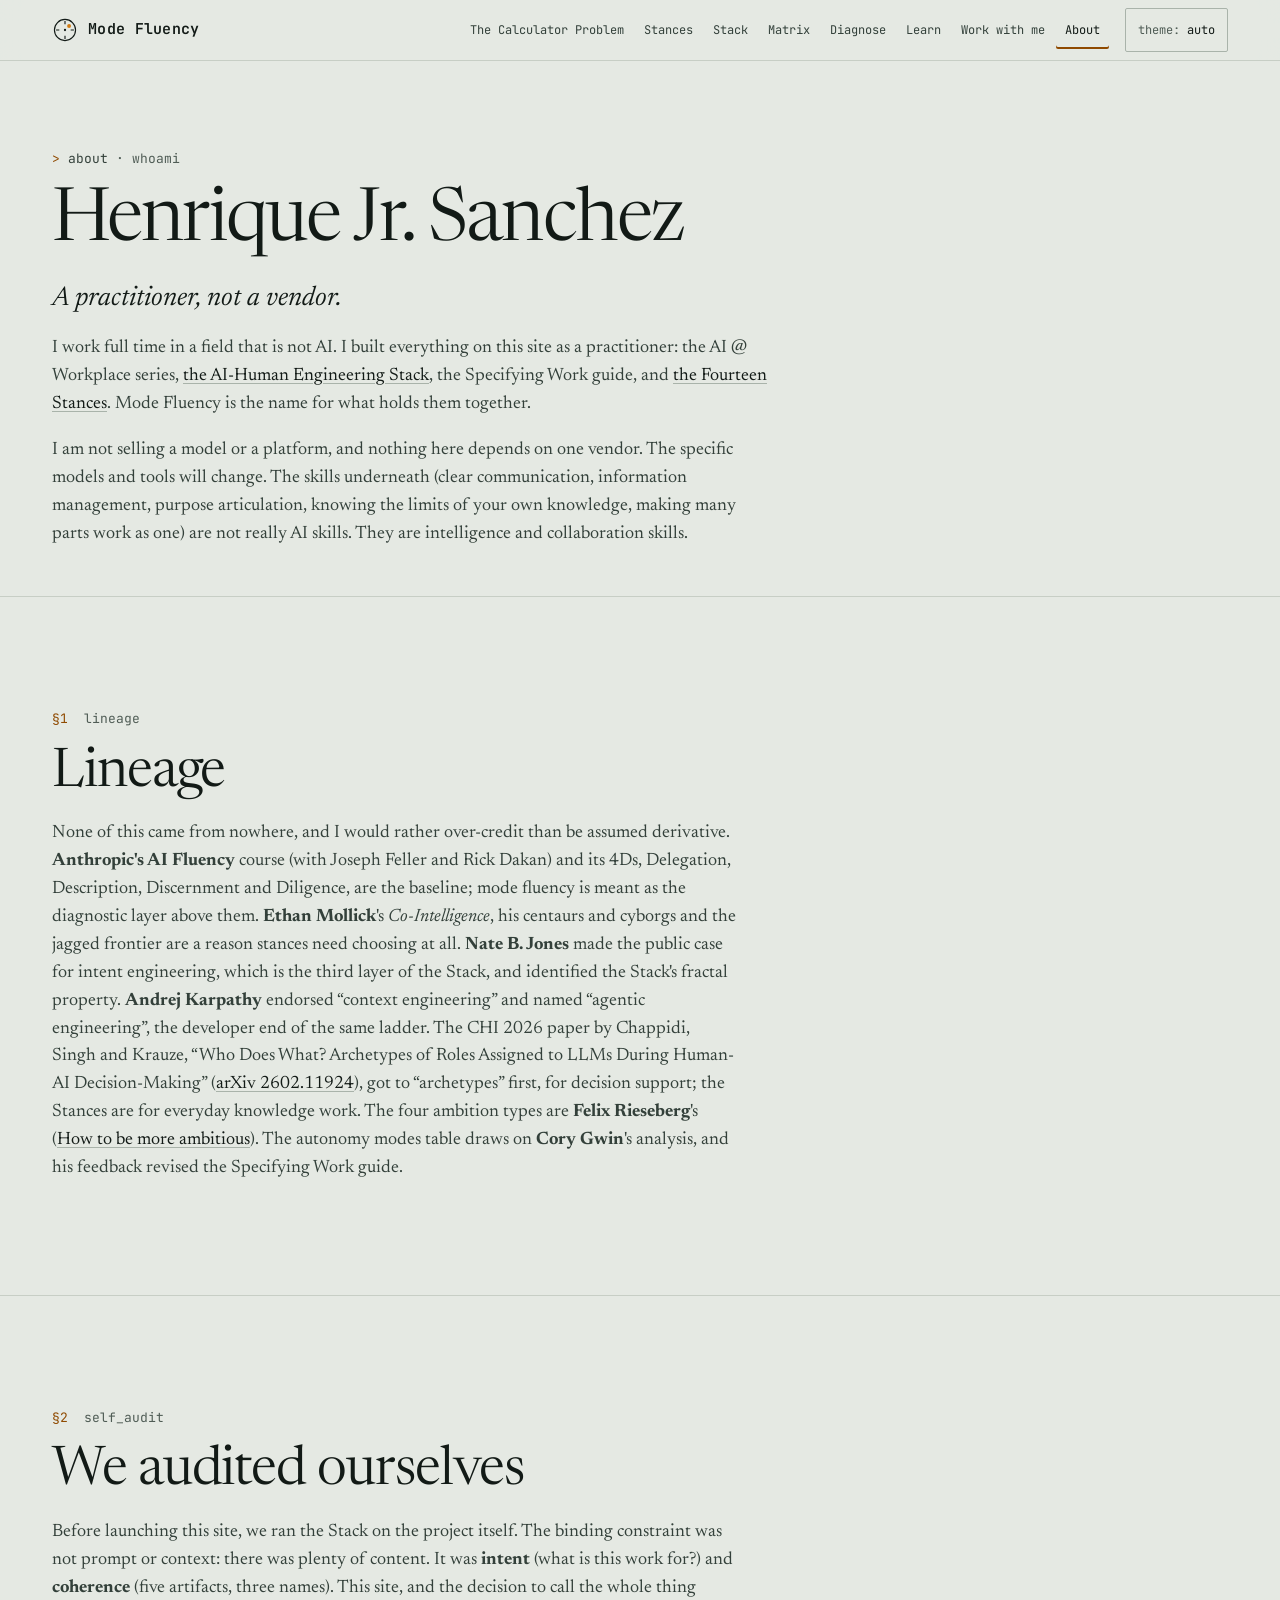
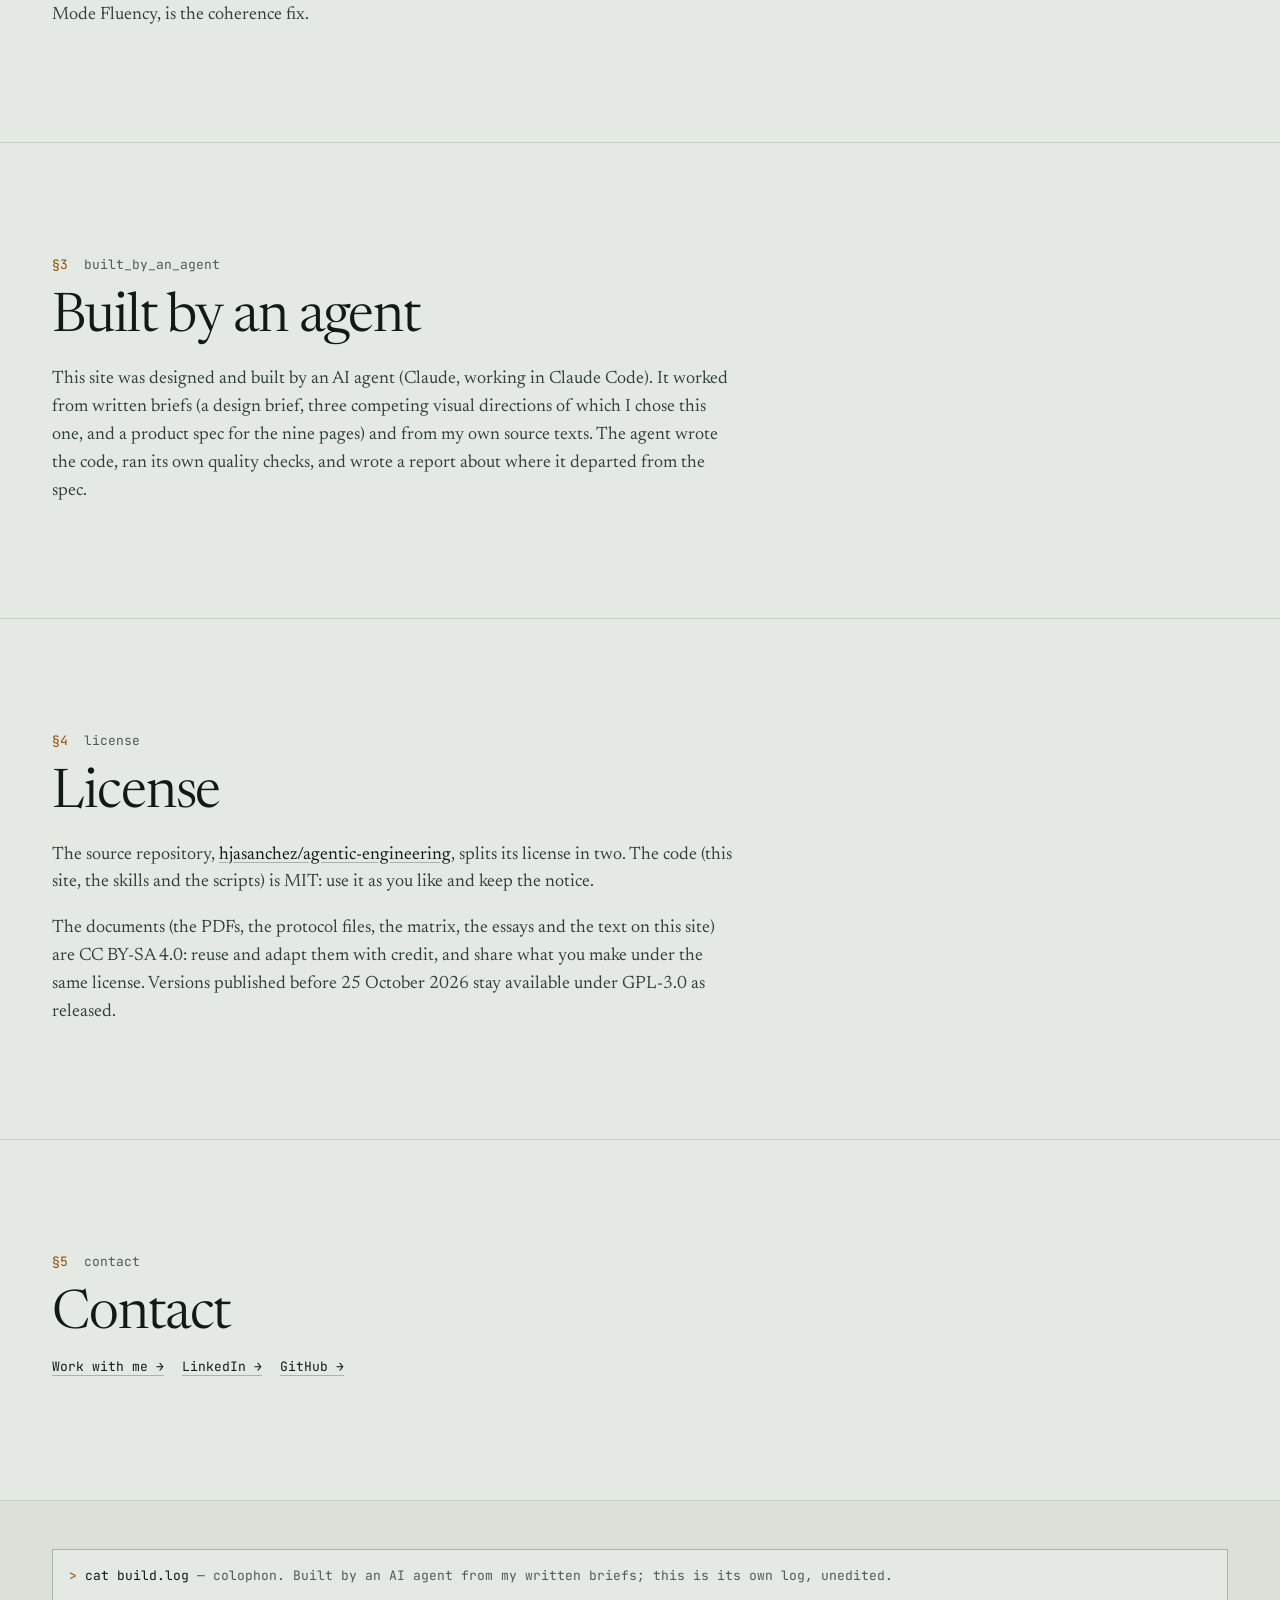
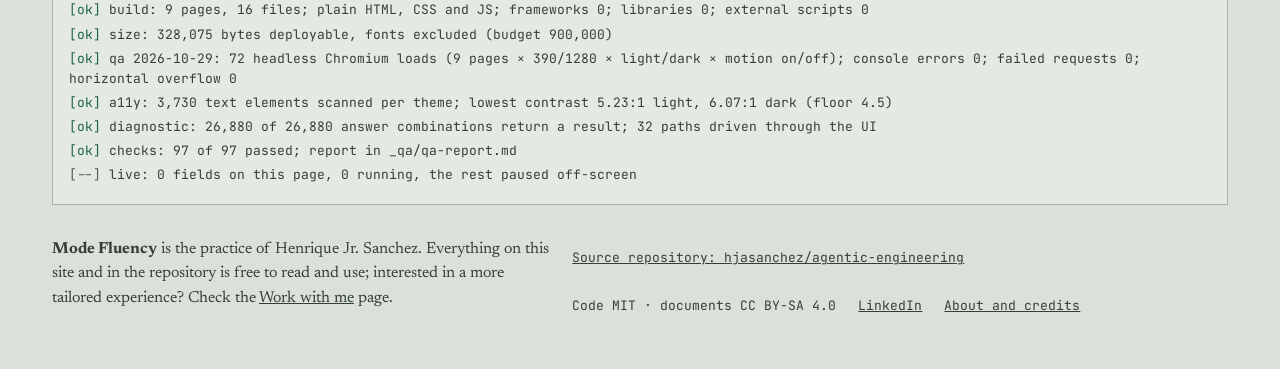
==== commit 0be30941: "Preview: publish The Fourteen Stances document Adds THE_FOURTEEN_STANCES.md at the repo root (review" ====
--- a/docs/about.html
+++ b/docs/about.html
@@ -28,7 +28,7 @@
       <span class="brand-text" data-brand></span><span class="sr-only">, home</span>
     </a>
     <nav class="site-nav" aria-label="Main">
-      <ul><li><a href="calculator-problem.html">Mode Confusion</a></li><li><a href="stances.html">Stances</a></li><li><a href="stack.html">Stack</a></li><li><a href="matrix.html">Matrix</a></li><li><a href="diagnose.html">Diagnose</a></li><li><a href="learn.html">Learn</a></li><li><a href="work.html">Work with me</a></li><li><a href="about.html" aria-current="page">About</a></li></ul>
+      <ul><li><a href="calculator-problem.html">The Calculator Problem</a></li><li><a href="stances.html">Stances</a></li><li><a href="stack.html">Stack</a></li><li><a href="matrix.html">Matrix</a></li><li><a href="diagnose.html">Diagnose</a></li><li><a href="learn.html">Learn</a></li><li><a href="work.html">Work with me</a></li><li><a href="about.html" aria-current="page">About</a></li></ul>
     </nav>
     <a class="header-cta" href="work.html">Work with me</a>
     <button class="theme-toggle js-only" type="button" aria-label="Switch colour theme"><span class="sys" aria-hidden="true">theme:</span> <span class="theme-label">auto</span></button>
@@ -98,9 +98,9 @@
       <p class="sys ticker-head" id="ticker-title"><span class="prompt-glyph">&gt;</span> cat build.log <span class="dim">&mdash; colophon. Built by an AI agent from my written briefs; this is its own log, unedited.</span></p>
       <ol class="sys ticker-lines" id="ticker-lines">
         <li>build: 9 pages, 16 files; plain HTML, CSS and JS; frameworks 0; libraries 0; external scripts 0</li>
-        <li>size: 325,997 bytes deployable, fonts excluded (budget 900,000)</li>
+        <li>size: 328,075 bytes deployable, fonts excluded (budget 900,000)</li>
         <li>qa 2026-10-29: 72 headless Chromium loads (9 pages × 390/1280 × light/dark × motion on/off); console errors 0; failed requests 0; horizontal overflow 0</li>
-        <li>a11y: 3,722 text elements scanned per theme; lowest contrast 5.23:1 light, 6.07:1 dark (floor 4.5)</li>
+        <li>a11y: 3,730 text elements scanned per theme; lowest contrast 5.23:1 light, 6.07:1 dark (floor 4.5)</li>
         <li>diagnostic: 26,880 of 26,880 answer combinations return a result; 32 paths driven through the UI</li>
         <li>checks: 97 of 97 passed; report in _qa/qa-report.md</li>
       </ol>
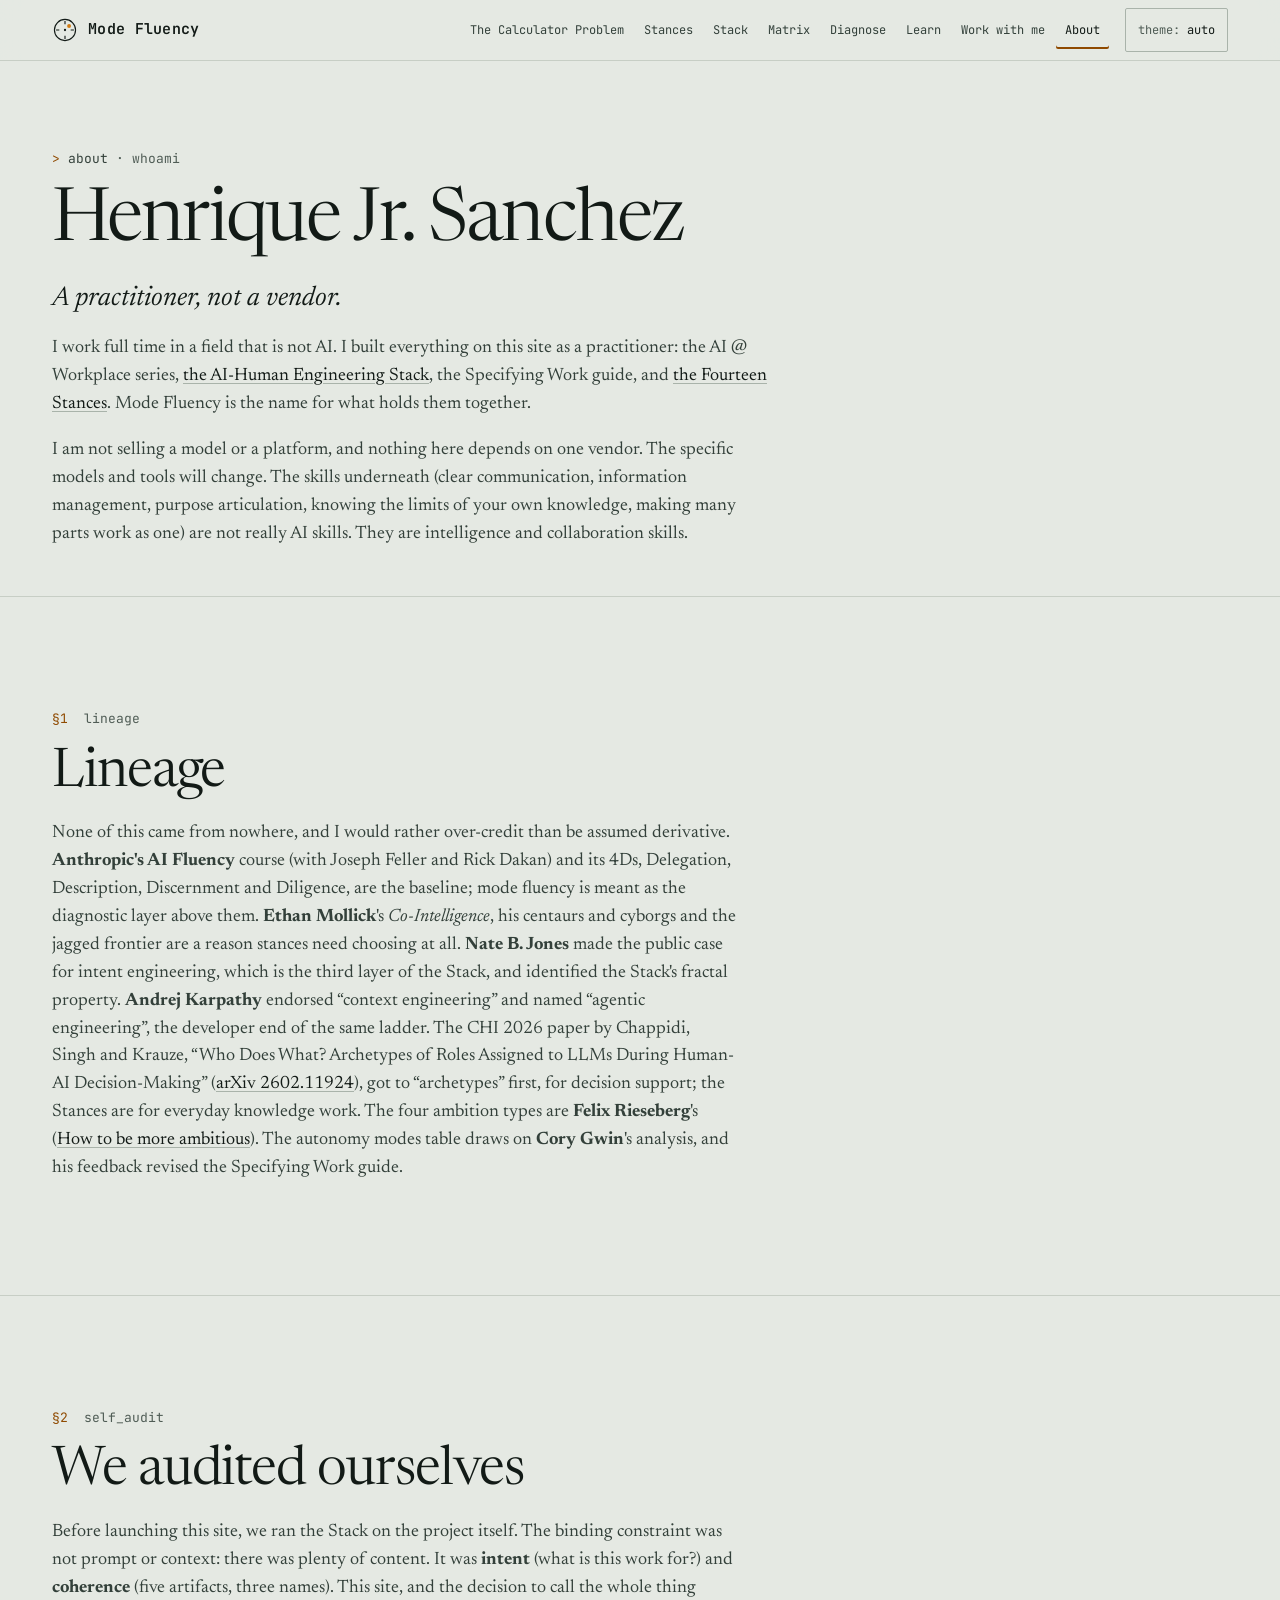
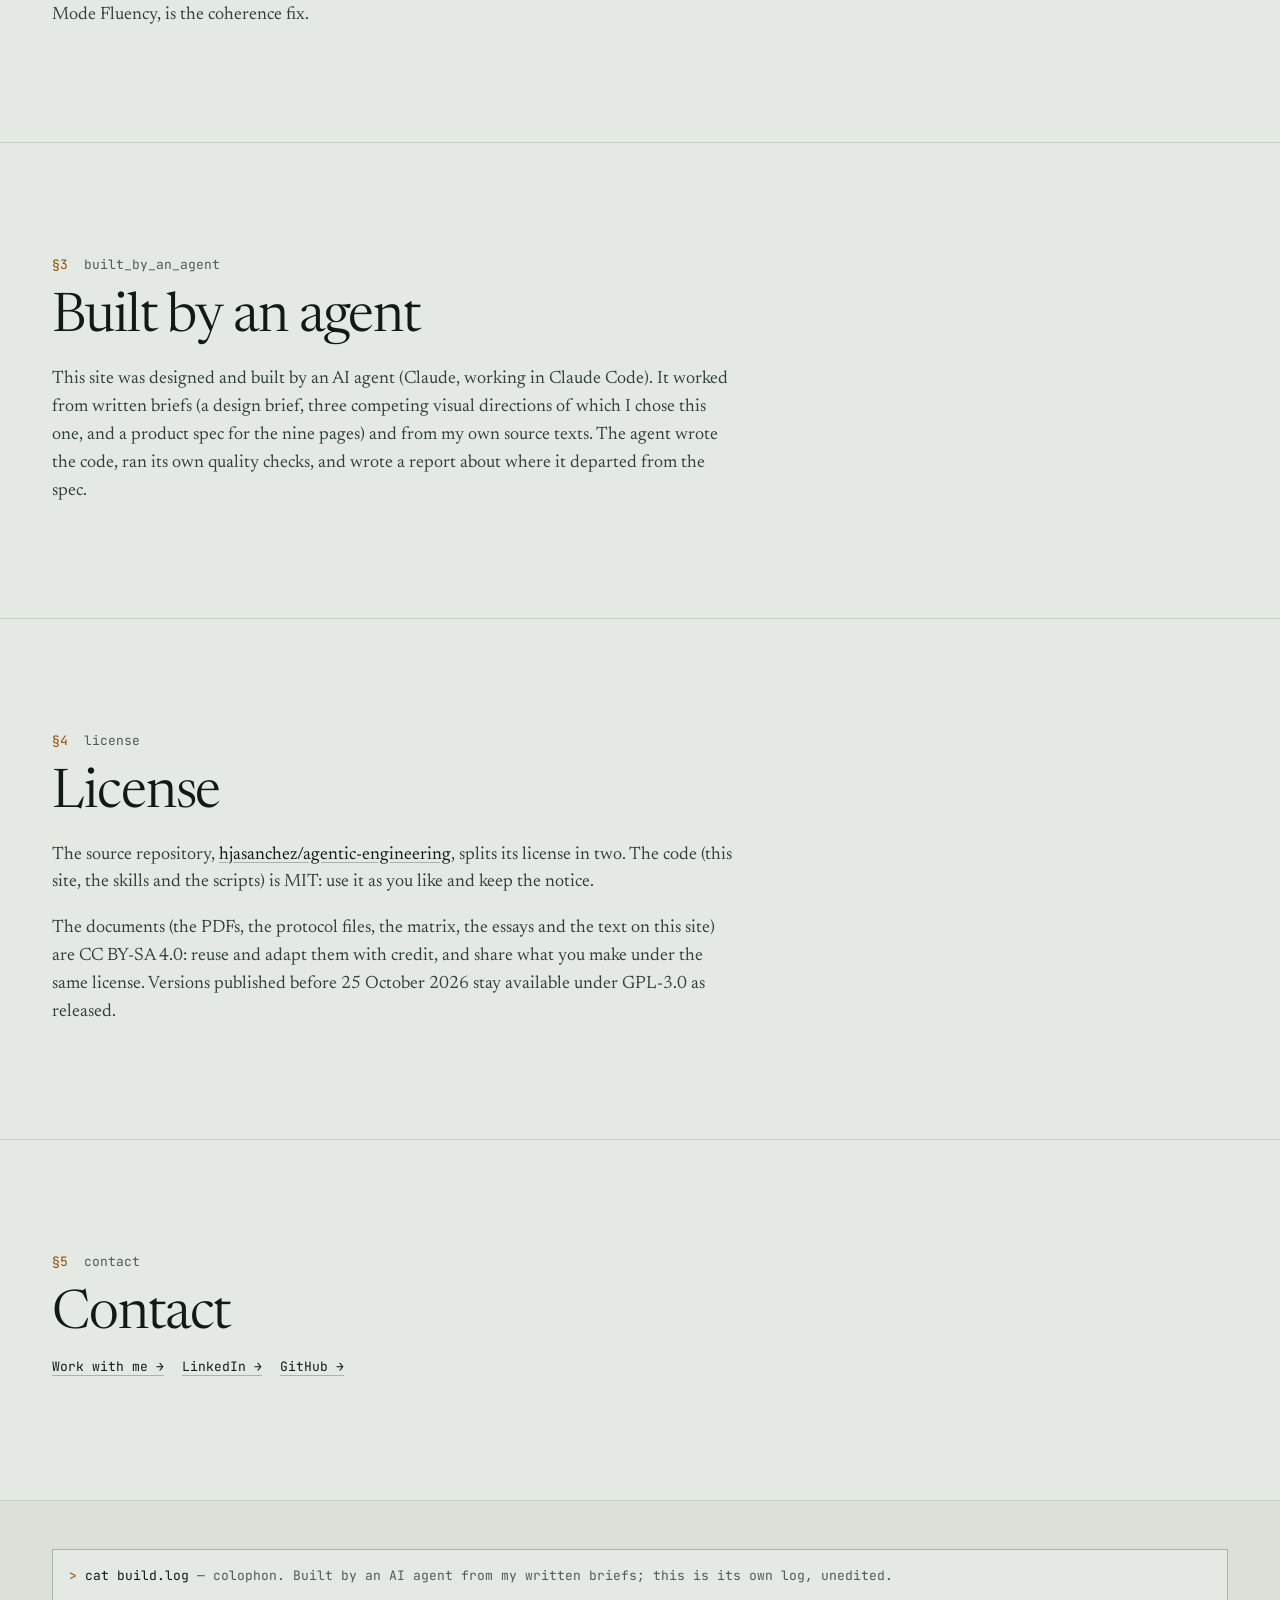
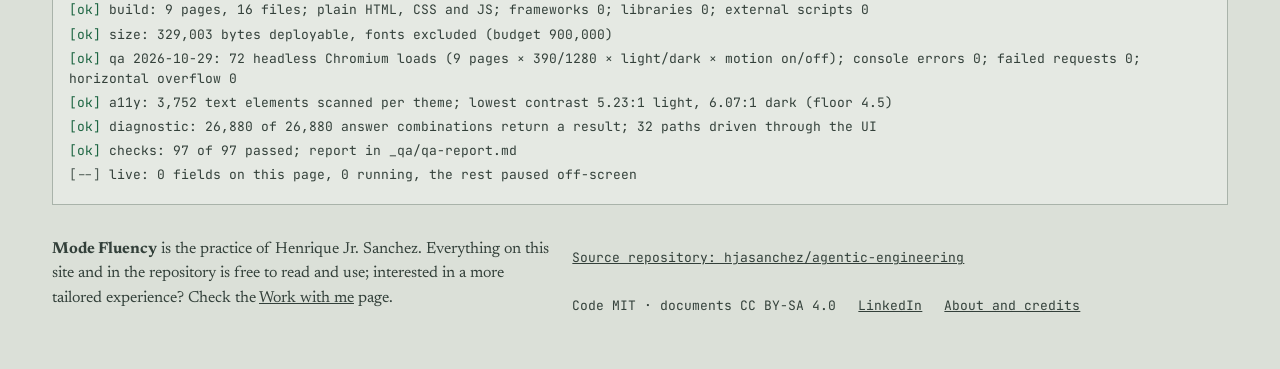
==== commit 6d53d97e: "Preview: home page three doors (learn, find your stance, go deeper) Adds a three-door strip under th" ====
--- a/docs/about.html
+++ b/docs/about.html
@@ -98,9 +98,9 @@
       <p class="sys ticker-head" id="ticker-title"><span class="prompt-glyph">&gt;</span> cat build.log <span class="dim">&mdash; colophon. Built by an AI agent from my written briefs; this is its own log, unedited.</span></p>
       <ol class="sys ticker-lines" id="ticker-lines">
         <li>build: 9 pages, 16 files; plain HTML, CSS and JS; frameworks 0; libraries 0; external scripts 0</li>
-        <li>size: 328,075 bytes deployable, fonts excluded (budget 900,000)</li>
+        <li>size: 329,003 bytes deployable, fonts excluded (budget 900,000)</li>
         <li>qa 2026-10-29: 72 headless Chromium loads (9 pages × 390/1280 × light/dark × motion on/off); console errors 0; failed requests 0; horizontal overflow 0</li>
-        <li>a11y: 3,730 text elements scanned per theme; lowest contrast 5.23:1 light, 6.07:1 dark (floor 4.5)</li>
+        <li>a11y: 3,752 text elements scanned per theme; lowest contrast 5.23:1 light, 6.07:1 dark (floor 4.5)</li>
         <li>diagnostic: 26,880 of 26,880 answer combinations return a result; 32 paths driven through the UI</li>
         <li>checks: 97 of 97 passed; report in _qa/qa-report.md</li>
       </ol>
--- a/docs/assets/field.css
+++ b/docs/assets/field.css
@@ -164,6 +164,24 @@
 .prose { color: var(--ink-2); max-width: 38em; margin-top: 18px; }
 .hero .prose { font-size: 1.0625rem; }
 .actions { display: flex; flex-wrap: wrap; gap: 12px; margin-top: 28px; }
+
+/* three doors: learn / find your stance / go deeper, directly under the hero copy (static, no motion) */
+.doors ol { list-style: none; margin: 0; padding: 0; display: grid; border-top: 1px solid var(--line); border-bottom: 1px solid var(--line-soft); background: color-mix(in srgb, var(--bg) 90%, transparent); }
+.door { display: flex; flex-direction: column; align-items: flex-start; padding: 16px 16px 2px; }
+.door + .door { border-top: 1px solid var(--line-soft); }
+.door-tag { color: var(--ink-2); }
+.door-tag .num { margin-right: 6px; }
+.door-say { color: var(--ink); margin-top: 6px; font-size: 1.0625rem; line-height: 1.45; flex: 1; }
+@media (min-width: 720px) {
+  .doors ol { grid-template-columns: repeat(3, minmax(0, 1fr)); }
+  .door + .door { border-top: 0; border-left: 1px solid var(--line-soft); }
+}
+@media (min-width: 960px) {
+  .hero-grid { grid-template-rows: 1fr auto; row-gap: 32px; }
+  .hero-copy { grid-column: 1; grid-row: 1; }
+  .compass-col { grid-column: 2; grid-row: 1; }
+  .doors { grid-column: 1 / -1; grid-row: 2; }
+}
 
 /* commands: buttons are typed commands with a caret that blinks on focus */
 .cmd {
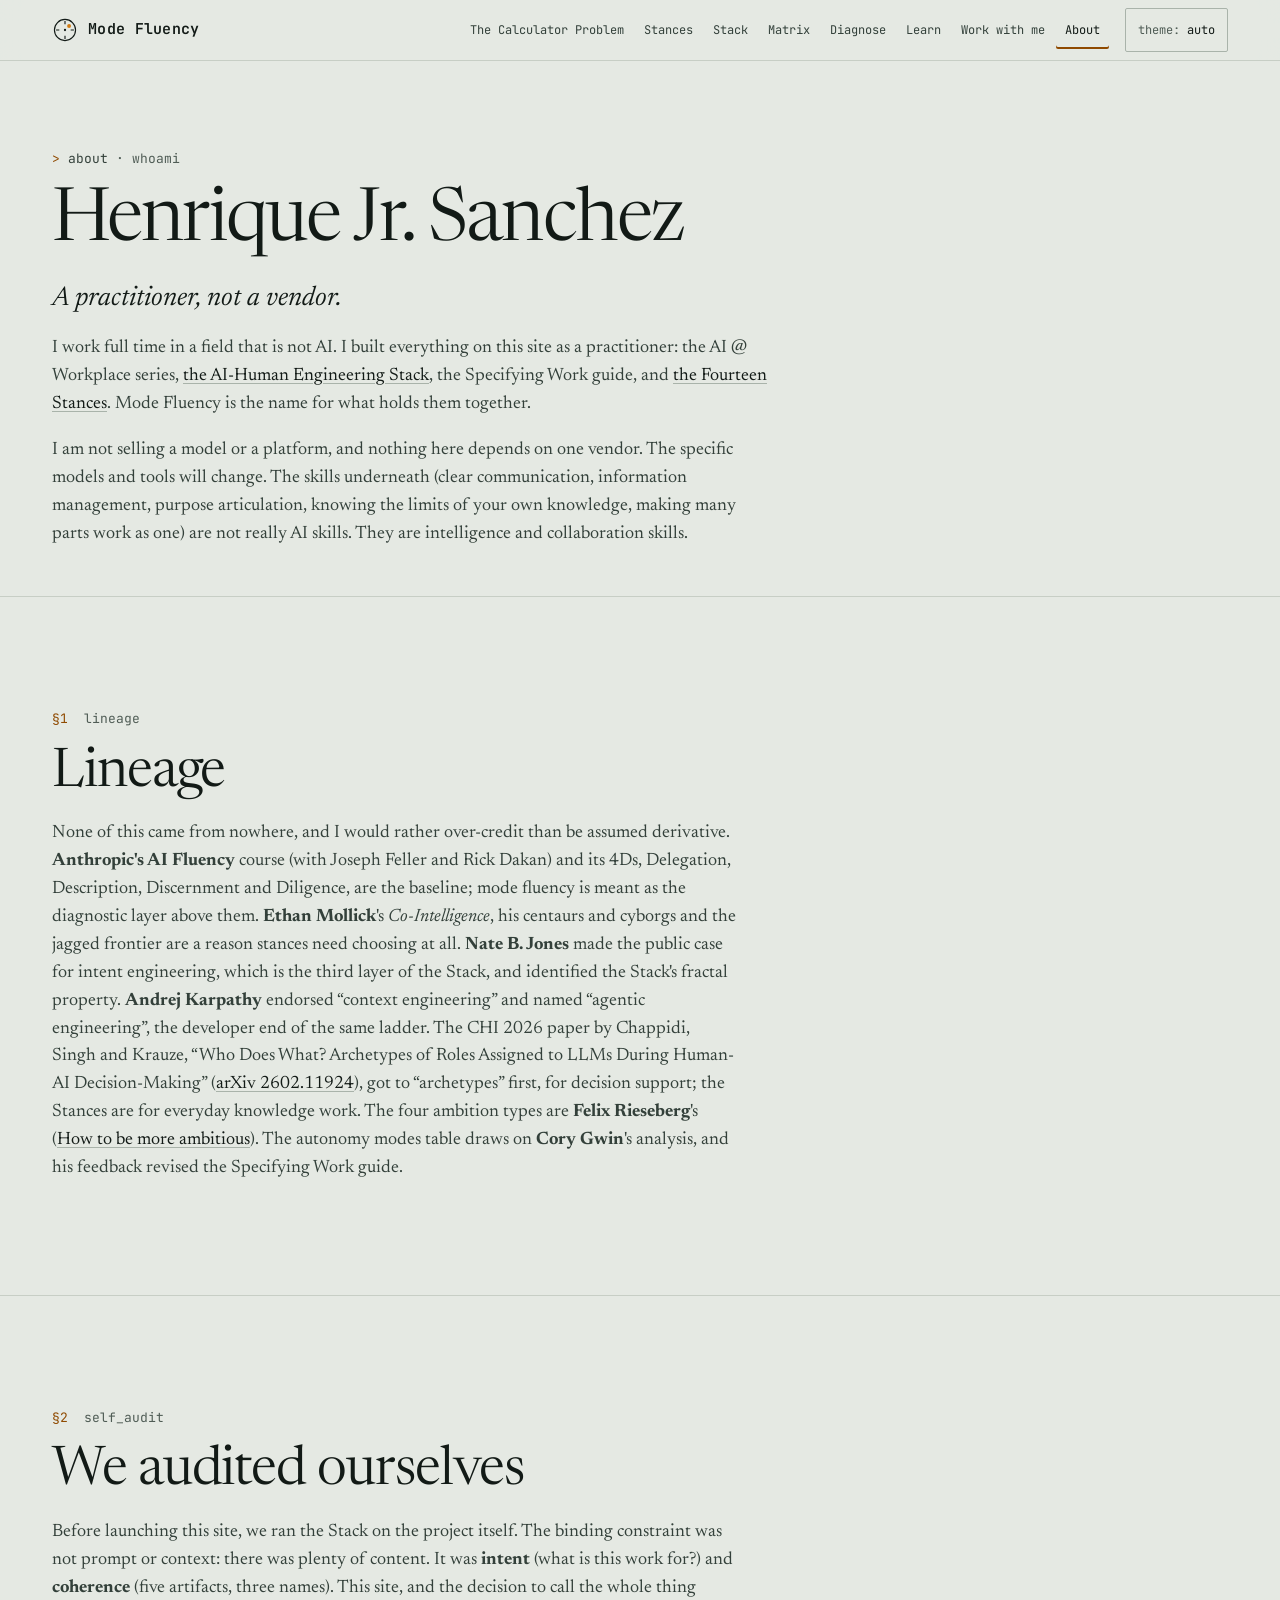
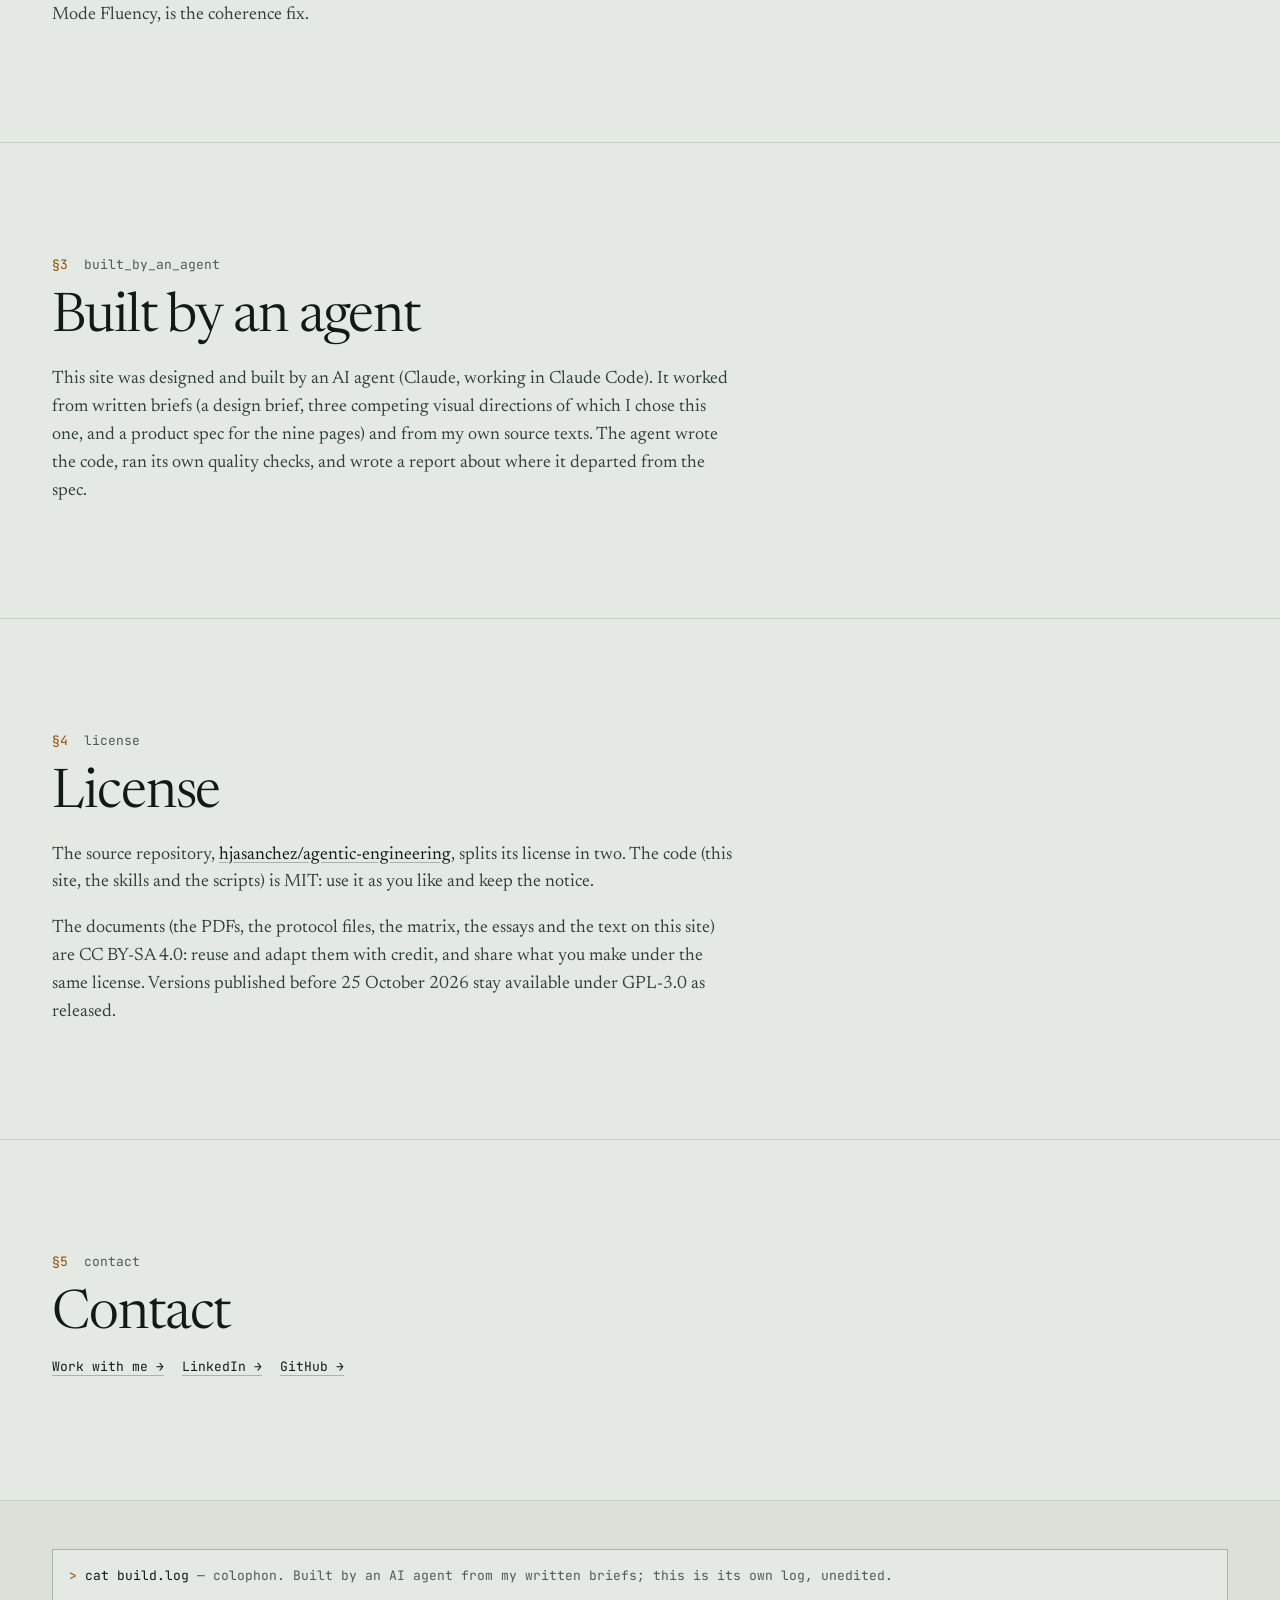
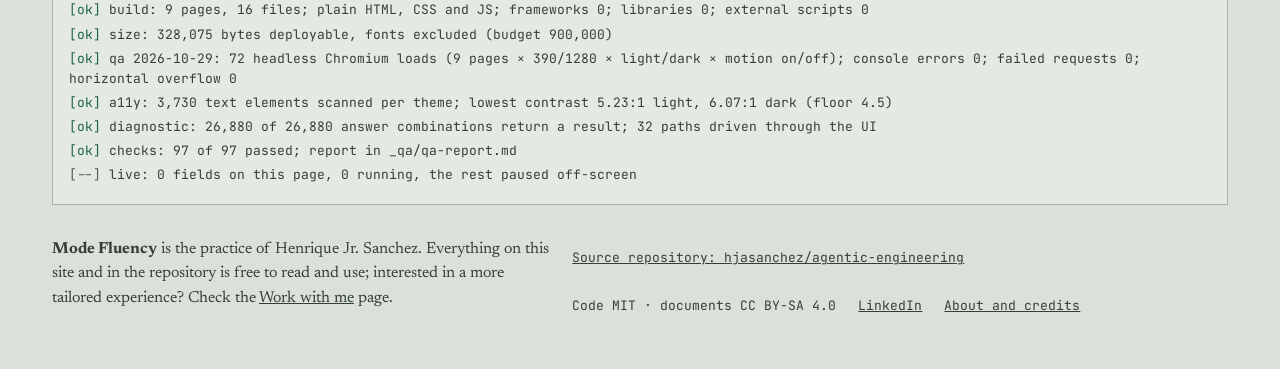
==== commit 1b1d2110: "Merge branch 'preview/stances-document' into meta-strategy" ====
--- a/docs/about.html
+++ b/docs/about.html
@@ -98,9 +98,9 @@
       <p class="sys ticker-head" id="ticker-title"><span class="prompt-glyph">&gt;</span> cat build.log <span class="dim">&mdash; colophon. Built by an AI agent from my written briefs; this is its own log, unedited.</span></p>
       <ol class="sys ticker-lines" id="ticker-lines">
         <li>build: 9 pages, 16 files; plain HTML, CSS and JS; frameworks 0; libraries 0; external scripts 0</li>
-        <li>size: 329,003 bytes deployable, fonts excluded (budget 900,000)</li>
+        <li>size: 328,075 bytes deployable, fonts excluded (budget 900,000)</li>
         <li>qa 2026-10-29: 72 headless Chromium loads (9 pages × 390/1280 × light/dark × motion on/off); console errors 0; failed requests 0; horizontal overflow 0</li>
-        <li>a11y: 3,752 text elements scanned per theme; lowest contrast 5.23:1 light, 6.07:1 dark (floor 4.5)</li>
+        <li>a11y: 3,730 text elements scanned per theme; lowest contrast 5.23:1 light, 6.07:1 dark (floor 4.5)</li>
         <li>diagnostic: 26,880 of 26,880 answer combinations return a result; 32 paths driven through the UI</li>
         <li>checks: 97 of 97 passed; report in _qa/qa-report.md</li>
       </ol>
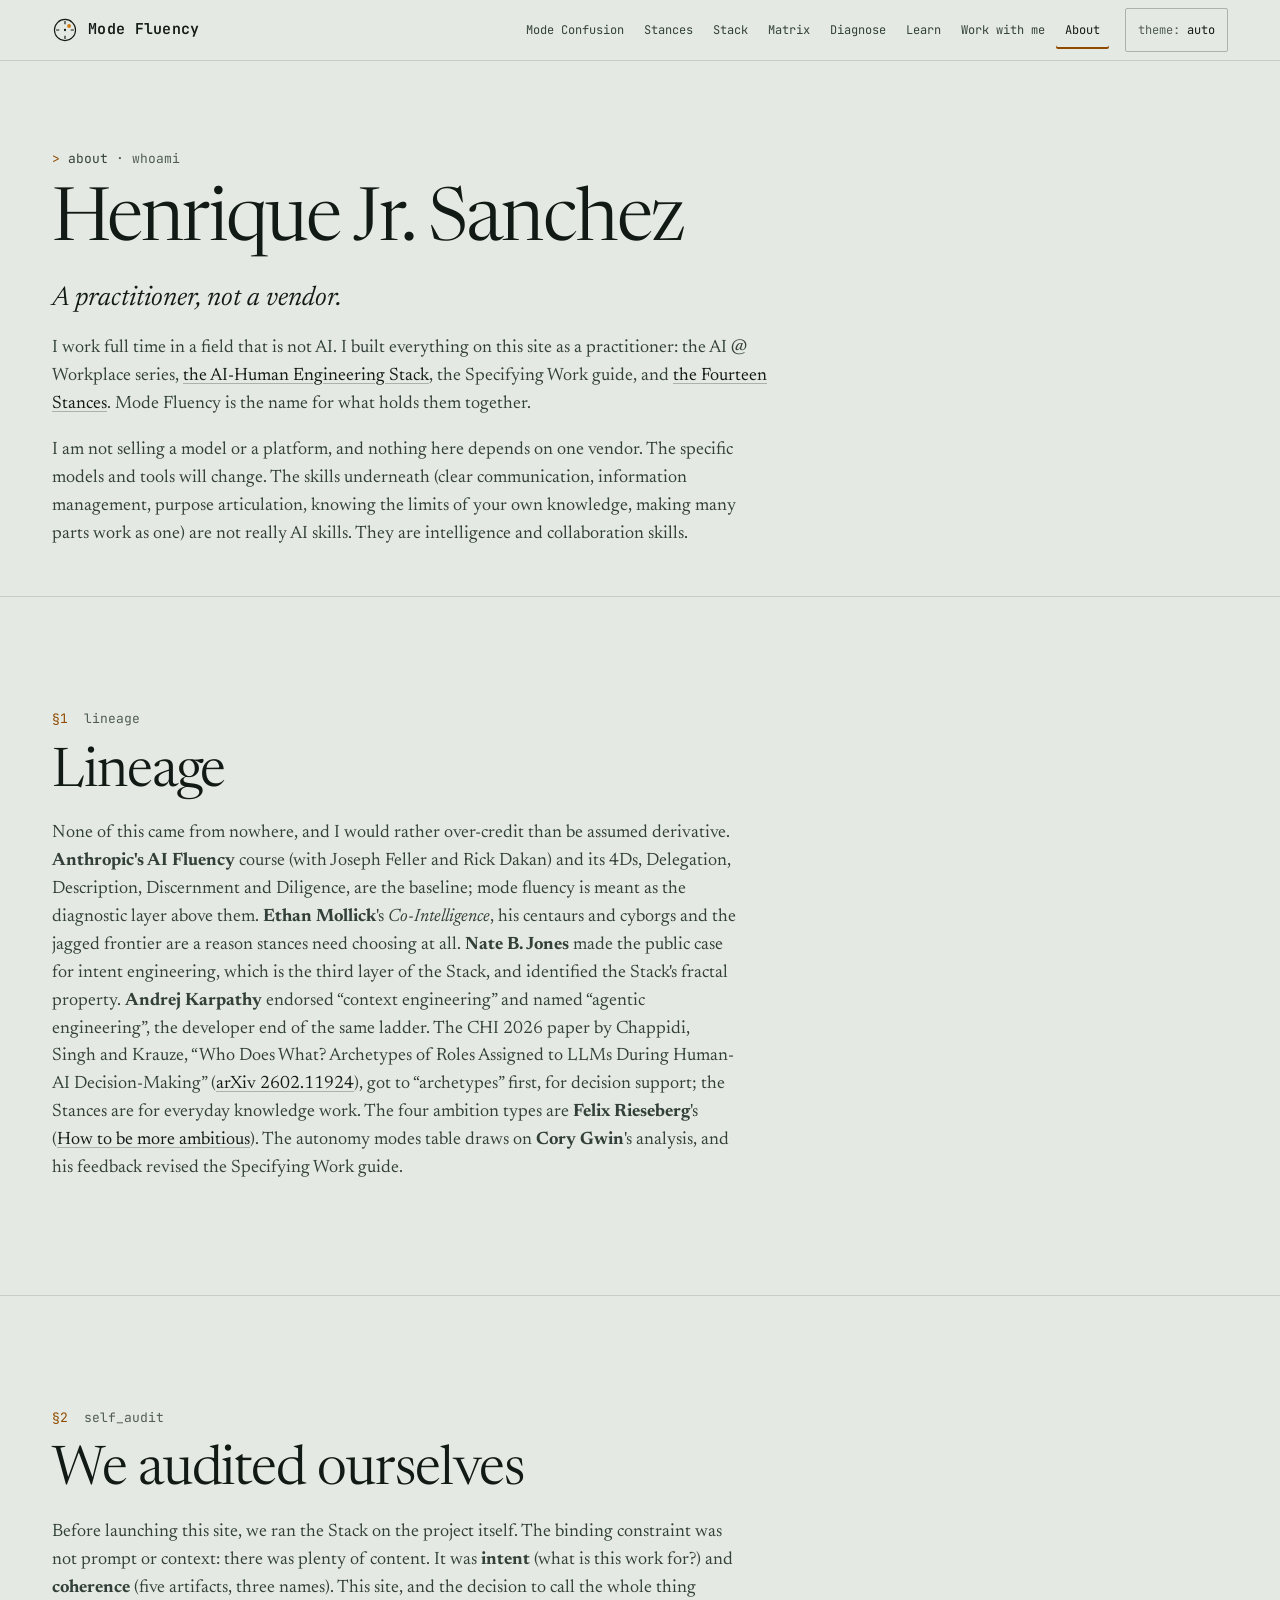
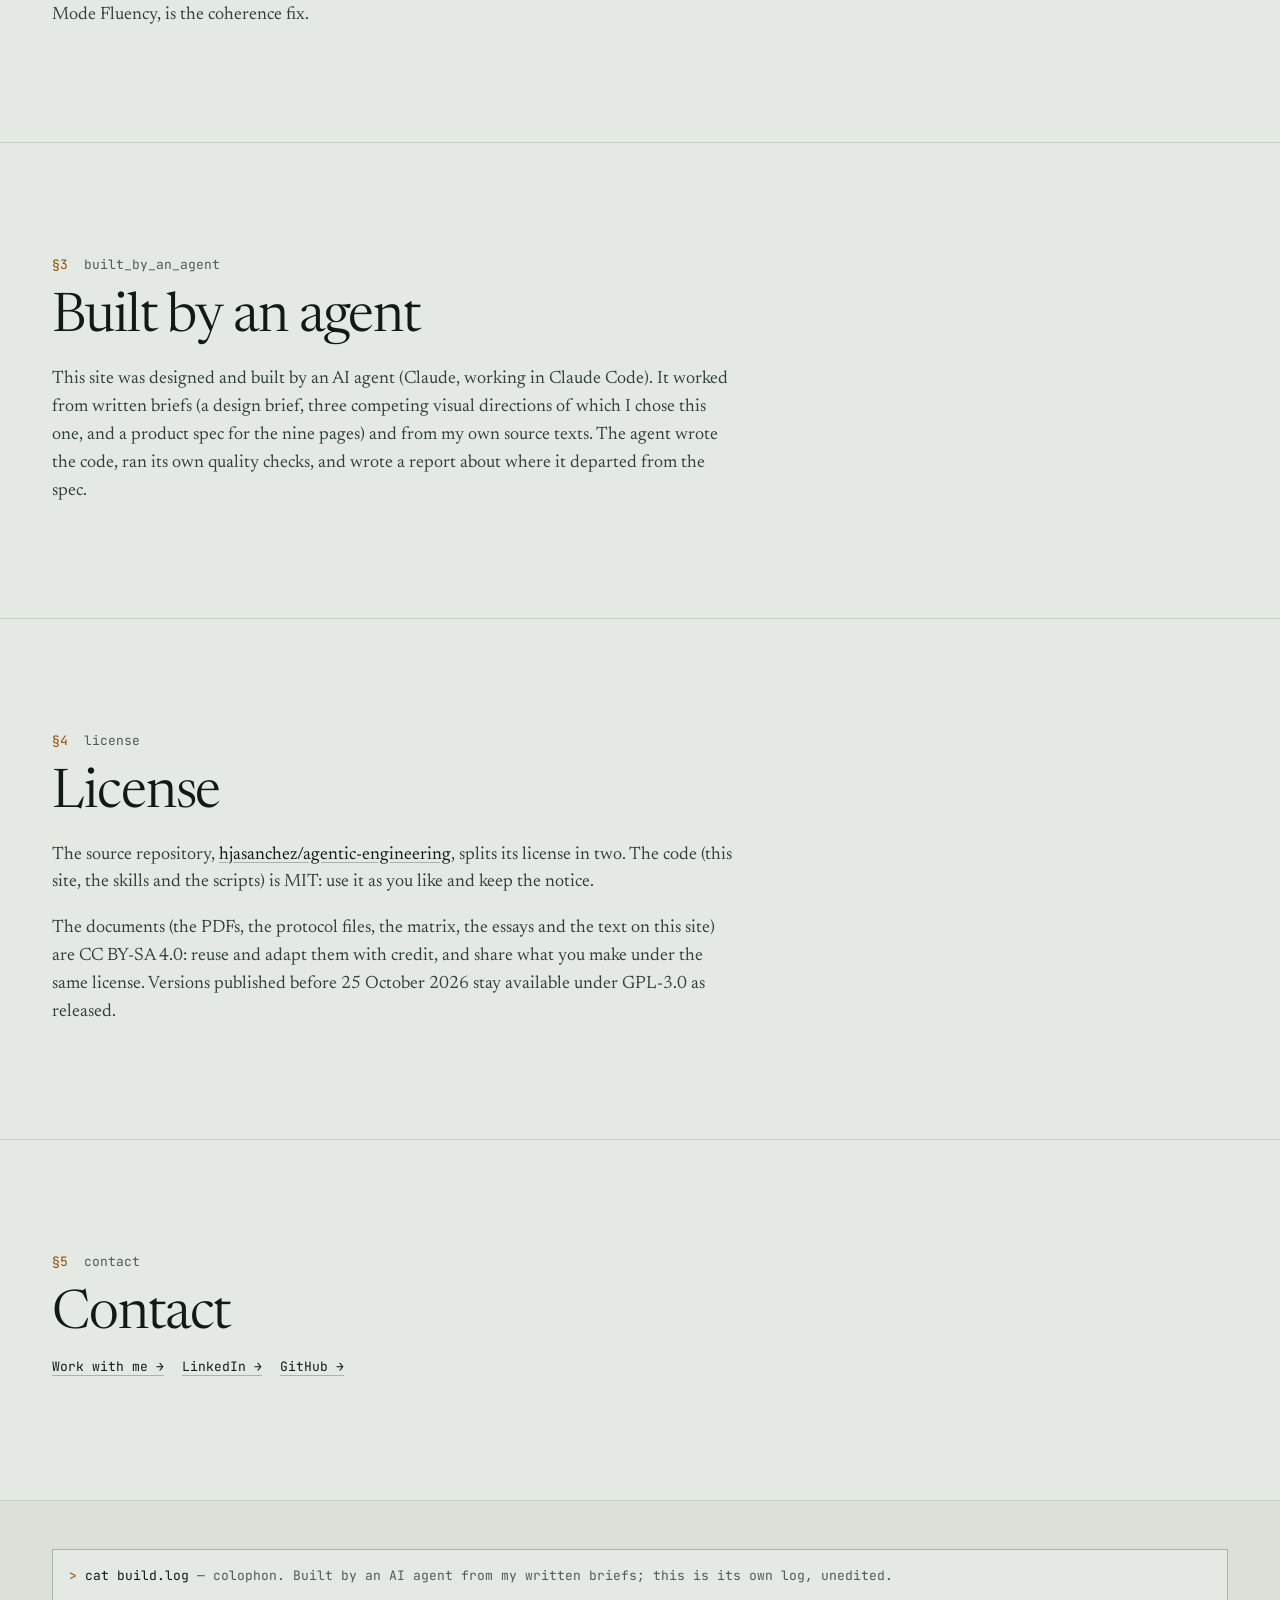
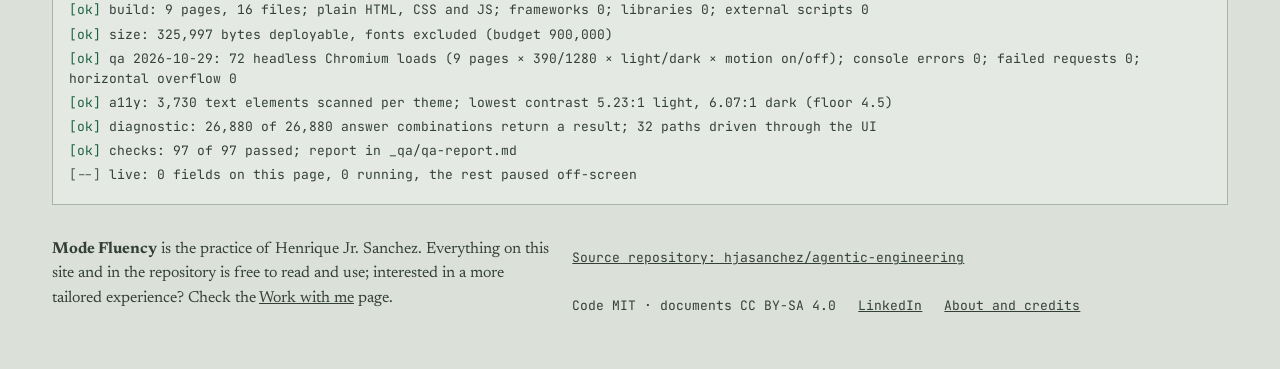
==== commit 6c53fc73: "Merge branch 'preview/essay-mode-confusion' into meta-strategy # Conflicts: #	README.md #	docs/_qa/b" ====
--- a/docs/about.html
+++ b/docs/about.html
@@ -28,7 +28,7 @@
       <span class="brand-text" data-brand></span><span class="sr-only">, home</span>
     </a>
     <nav class="site-nav" aria-label="Main">
-      <ul><li><a href="calculator-problem.html">The Calculator Problem</a></li><li><a href="stances.html">Stances</a></li><li><a href="stack.html">Stack</a></li><li><a href="matrix.html">Matrix</a></li><li><a href="diagnose.html">Diagnose</a></li><li><a href="learn.html">Learn</a></li><li><a href="work.html">Work with me</a></li><li><a href="about.html" aria-current="page">About</a></li></ul>
+      <ul><li><a href="calculator-problem.html">Mode Confusion</a></li><li><a href="stances.html">Stances</a></li><li><a href="stack.html">Stack</a></li><li><a href="matrix.html">Matrix</a></li><li><a href="diagnose.html">Diagnose</a></li><li><a href="learn.html">Learn</a></li><li><a href="work.html">Work with me</a></li><li><a href="about.html" aria-current="page">About</a></li></ul>
     </nav>
     <a class="header-cta" href="work.html">Work with me</a>
     <button class="theme-toggle js-only" type="button" aria-label="Switch colour theme"><span class="sys" aria-hidden="true">theme:</span> <span class="theme-label">auto</span></button>
@@ -98,7 +98,7 @@
       <p class="sys ticker-head" id="ticker-title"><span class="prompt-glyph">&gt;</span> cat build.log <span class="dim">&mdash; colophon. Built by an AI agent from my written briefs; this is its own log, unedited.</span></p>
       <ol class="sys ticker-lines" id="ticker-lines">
         <li>build: 9 pages, 16 files; plain HTML, CSS and JS; frameworks 0; libraries 0; external scripts 0</li>
-        <li>size: 328,075 bytes deployable, fonts excluded (budget 900,000)</li>
+        <li>size: 325,997 bytes deployable, fonts excluded (budget 900,000)</li>
         <li>qa 2026-10-29: 72 headless Chromium loads (9 pages × 390/1280 × light/dark × motion on/off); console errors 0; failed requests 0; horizontal overflow 0</li>
         <li>a11y: 3,730 text elements scanned per theme; lowest contrast 5.23:1 light, 6.07:1 dark (floor 4.5)</li>
         <li>diagnostic: 26,880 of 26,880 answer combinations return a result; 32 paths driven through the UI</li>
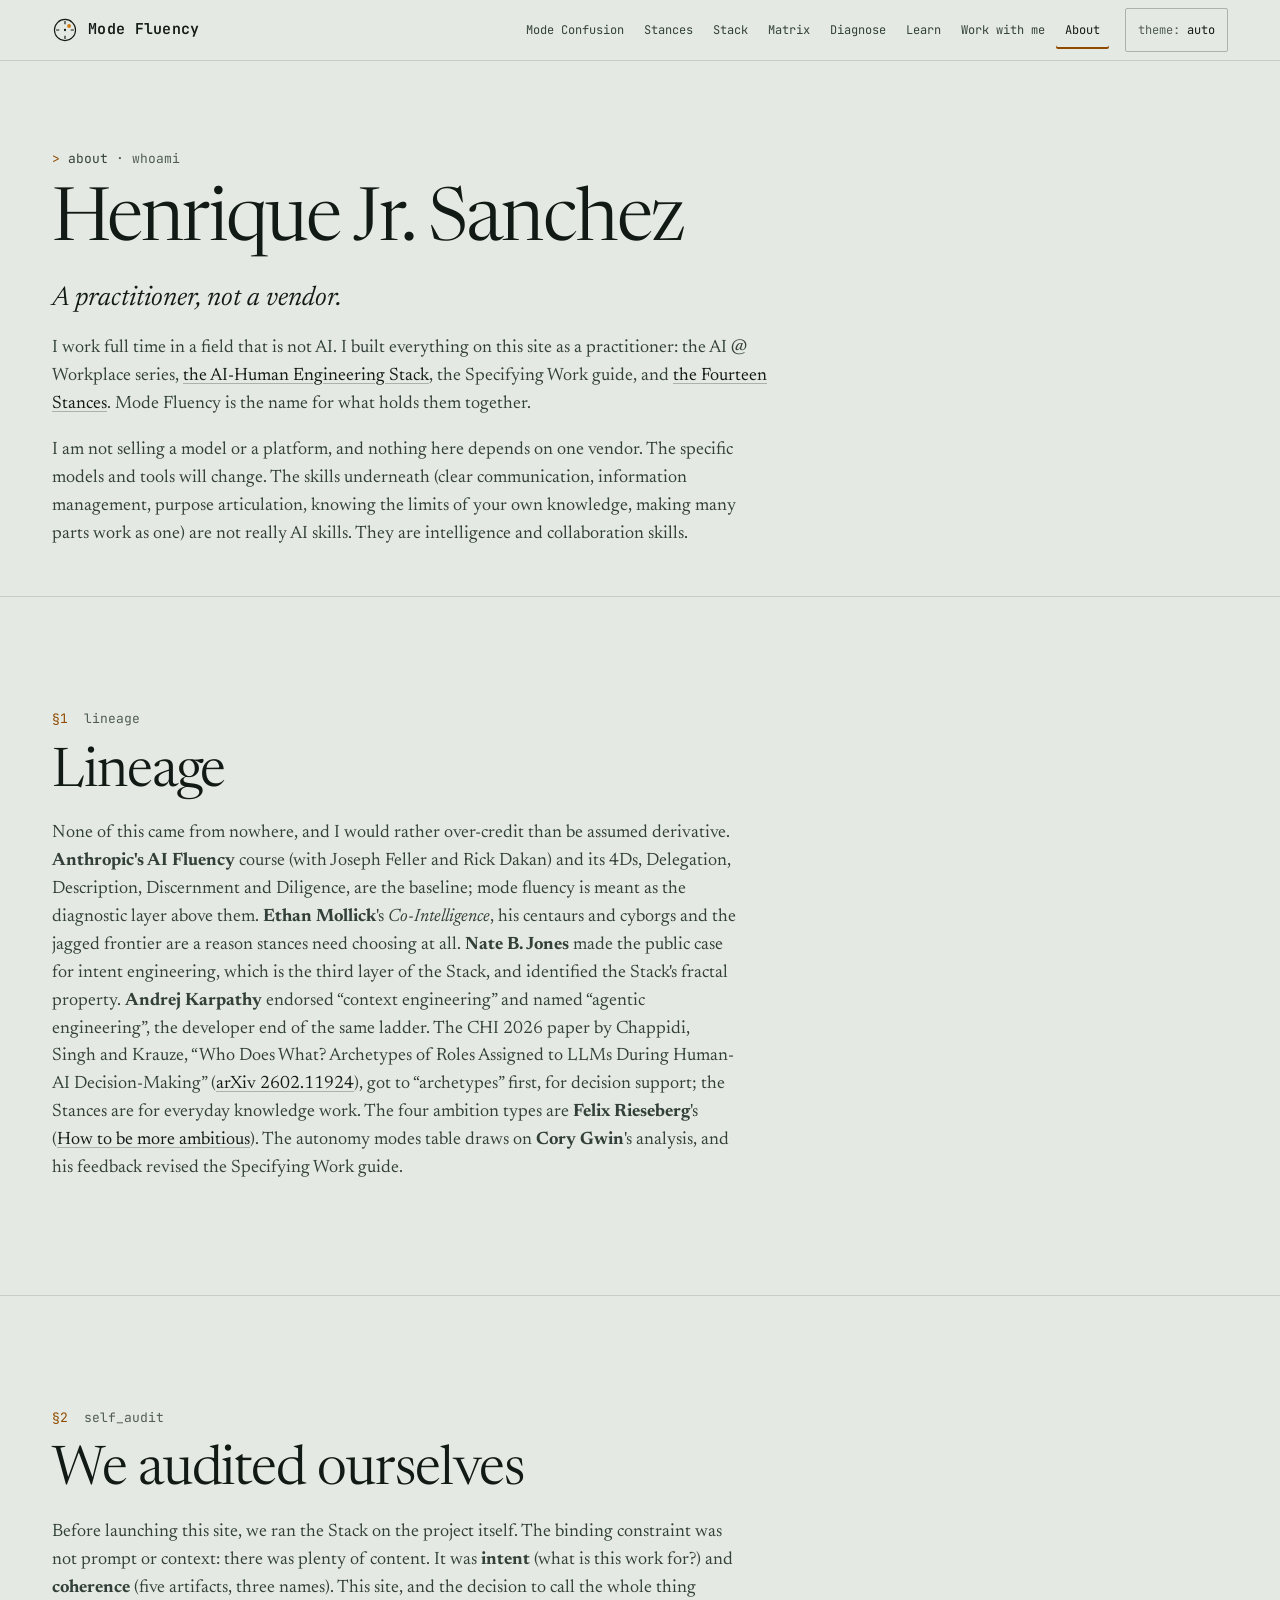
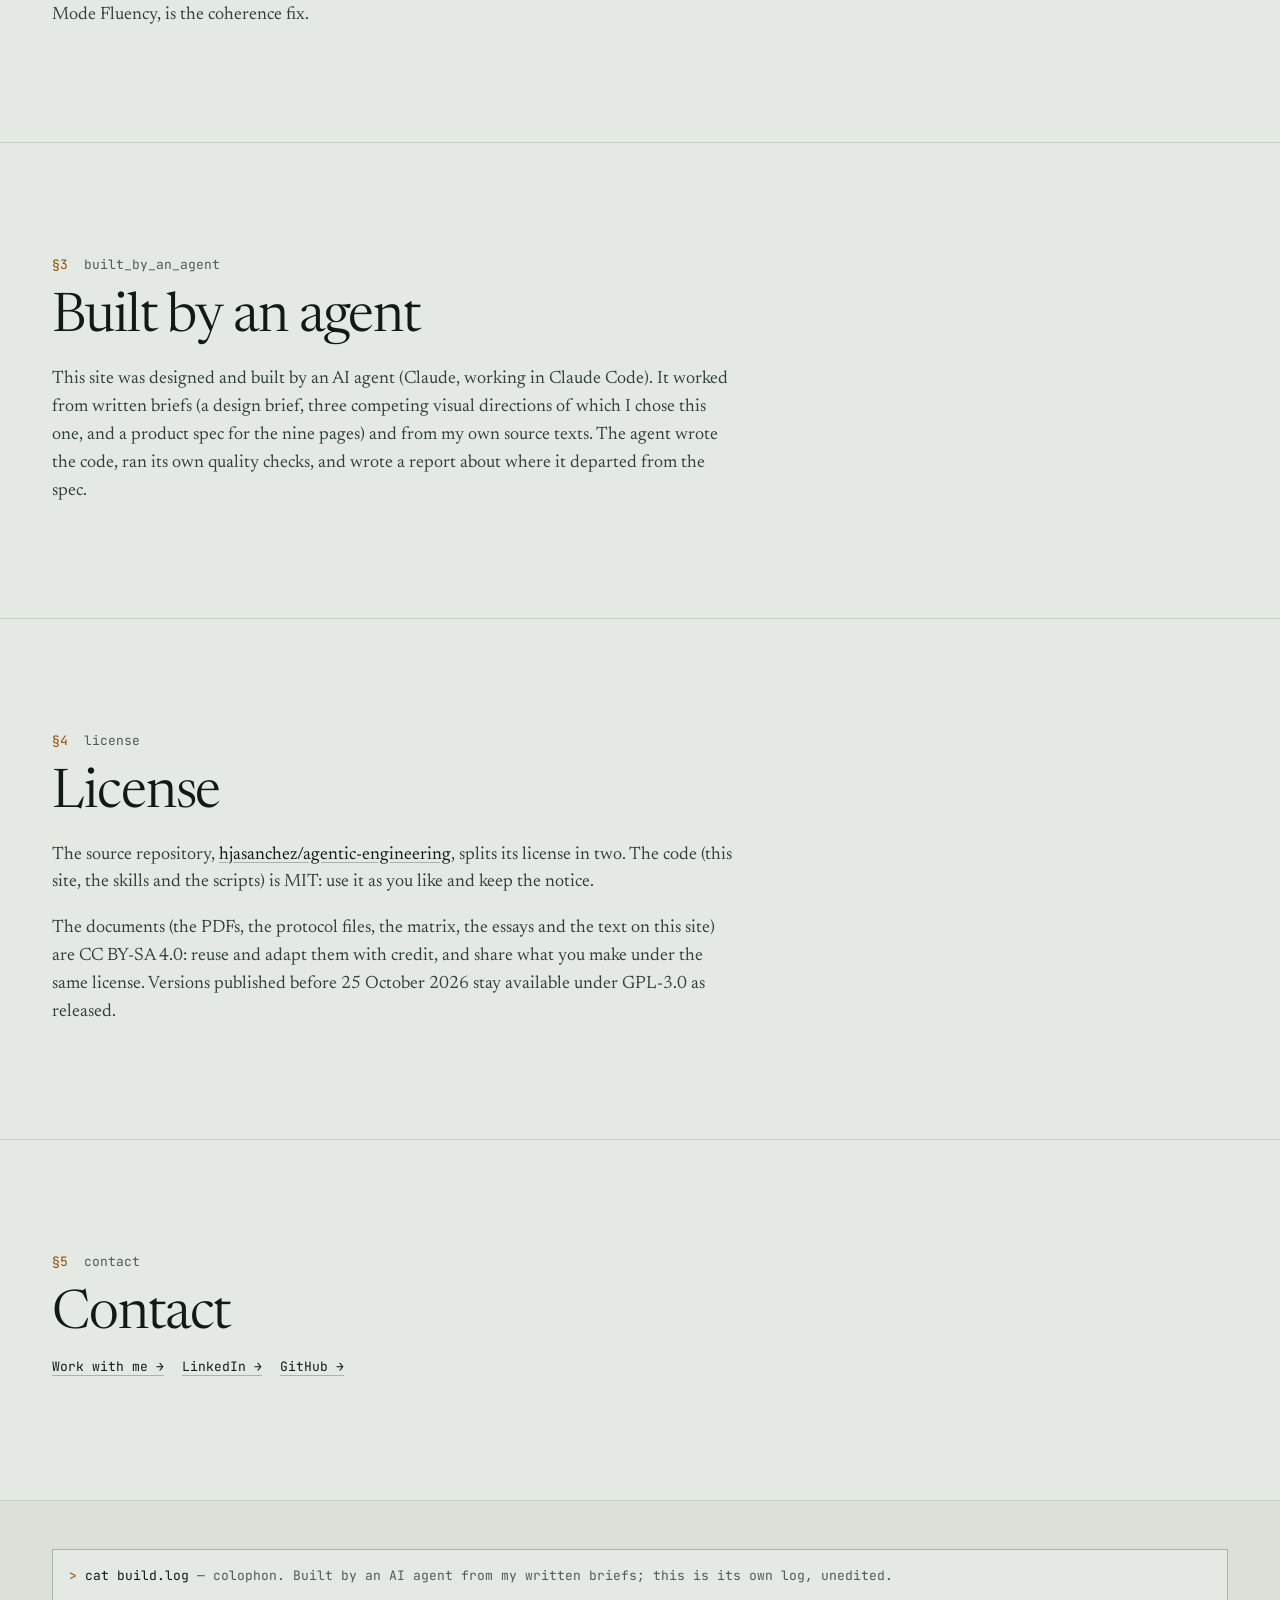
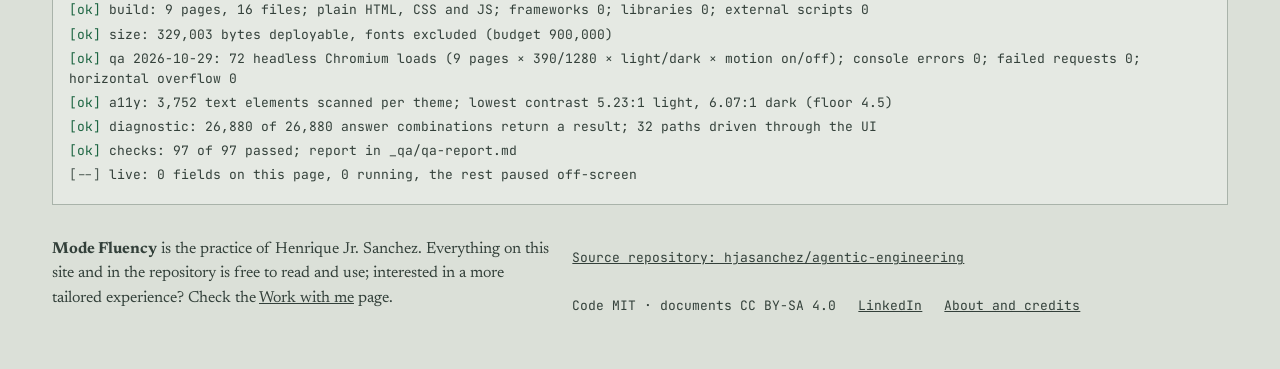
==== commit ef0c07dd: "Merge branch 'preview/landing-doors' into meta-strategy # Conflicts: #	docs/_qa/buildlog.json #	docs" ====
--- a/docs/about.html
+++ b/docs/about.html
@@ -98,9 +98,9 @@
       <p class="sys ticker-head" id="ticker-title"><span class="prompt-glyph">&gt;</span> cat build.log <span class="dim">&mdash; colophon. Built by an AI agent from my written briefs; this is its own log, unedited.</span></p>
       <ol class="sys ticker-lines" id="ticker-lines">
         <li>build: 9 pages, 16 files; plain HTML, CSS and JS; frameworks 0; libraries 0; external scripts 0</li>
-        <li>size: 325,997 bytes deployable, fonts excluded (budget 900,000)</li>
+        <li>size: 329,003 bytes deployable, fonts excluded (budget 900,000)</li>
         <li>qa 2026-10-29: 72 headless Chromium loads (9 pages × 390/1280 × light/dark × motion on/off); console errors 0; failed requests 0; horizontal overflow 0</li>
-        <li>a11y: 3,730 text elements scanned per theme; lowest contrast 5.23:1 light, 6.07:1 dark (floor 4.5)</li>
+        <li>a11y: 3,752 text elements scanned per theme; lowest contrast 5.23:1 light, 6.07:1 dark (floor 4.5)</li>
         <li>diagnostic: 26,880 of 26,880 answer combinations return a result; 32 paths driven through the UI</li>
         <li>checks: 97 of 97 passed; report in _qa/qa-report.md</li>
       </ol>
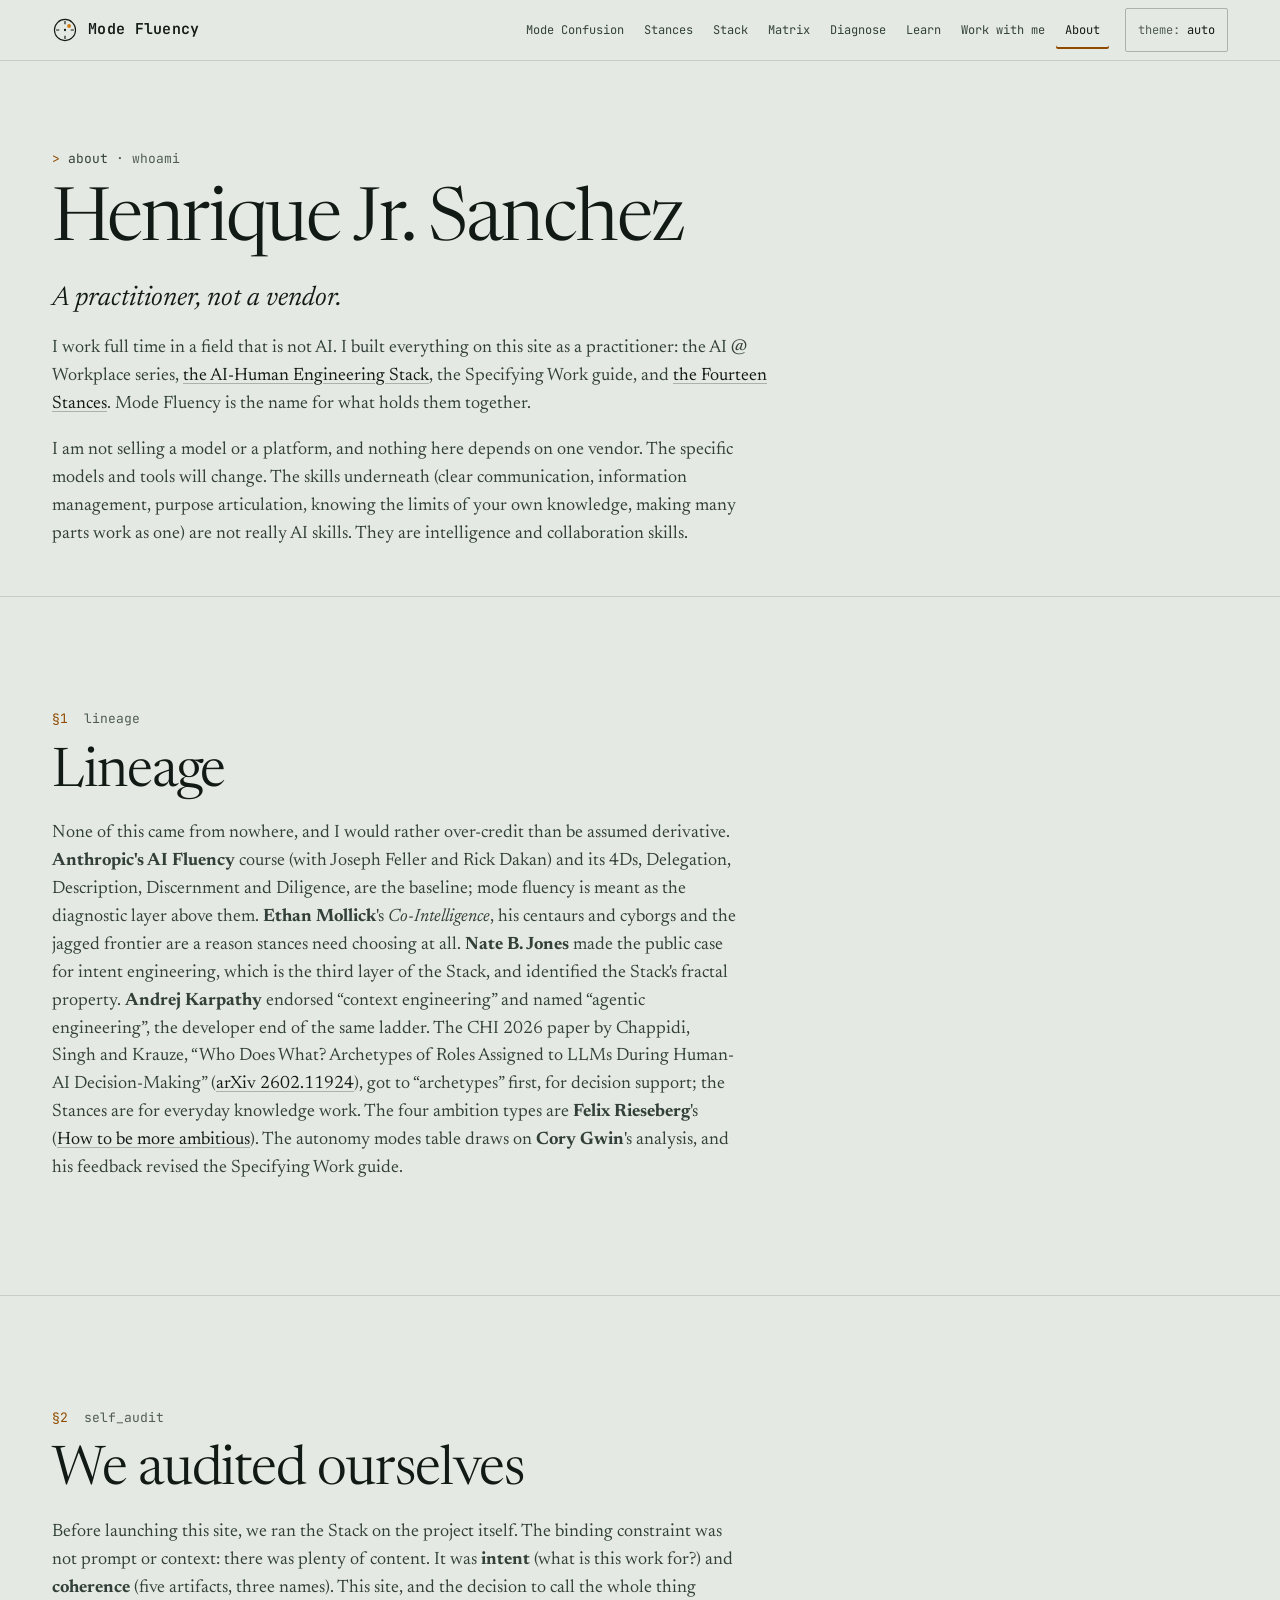
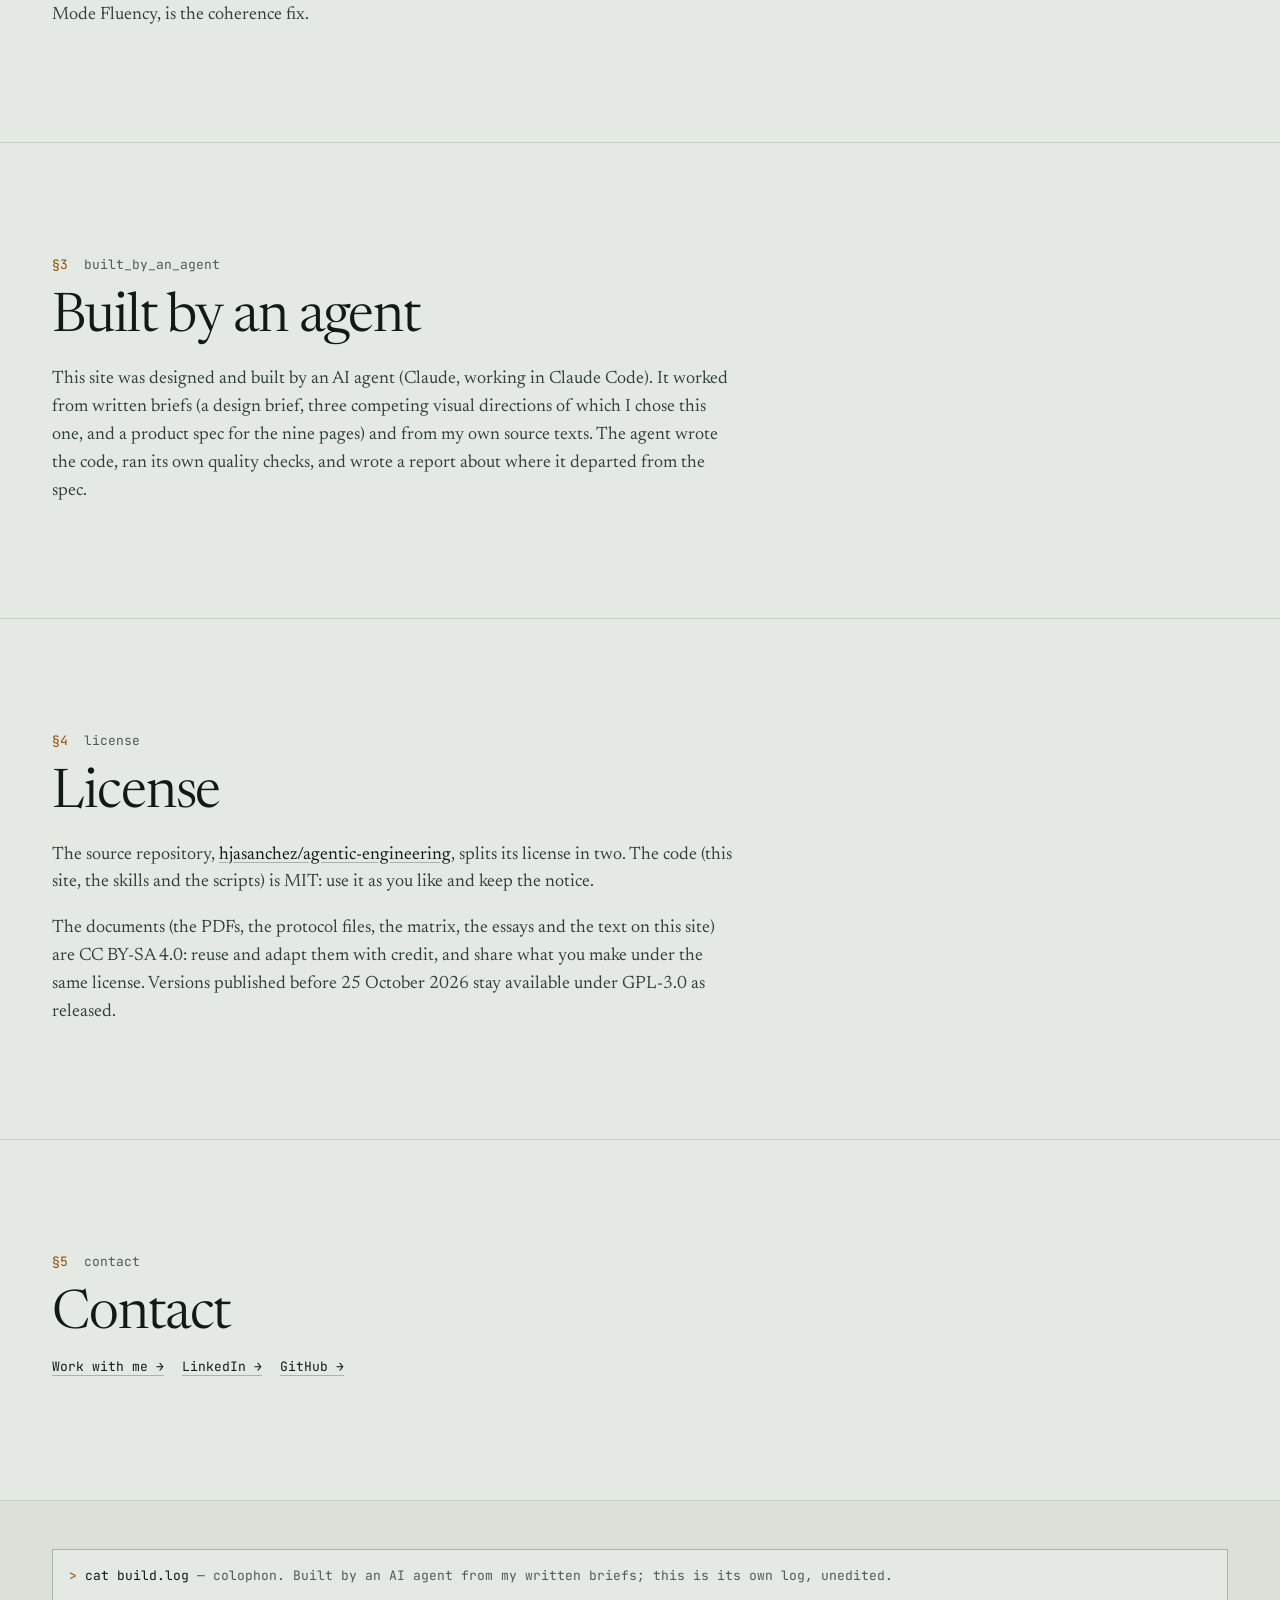
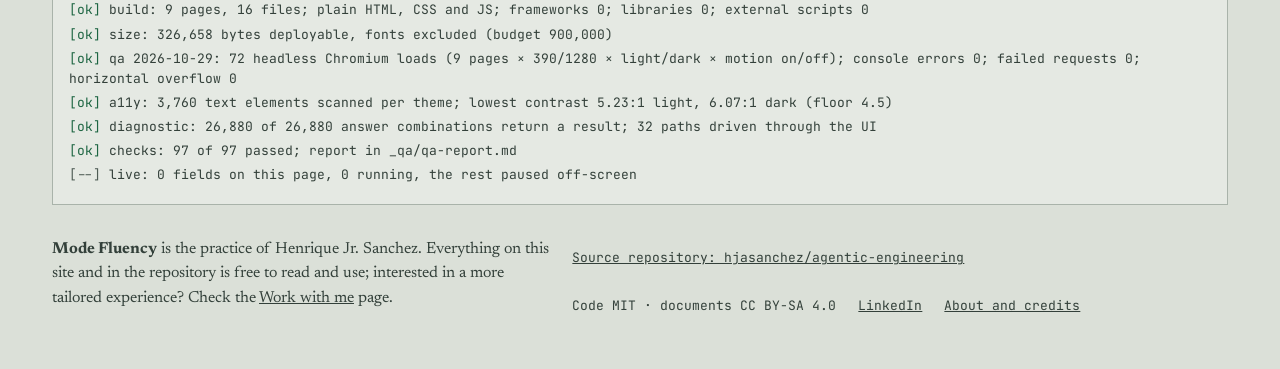
==== commit d9e713d2: "Build log after merging the three previews (QA 2026-10-29, 97/97) Co-Authored-By: Claude Fable 5.1 <" ====
--- a/docs/about.html
+++ b/docs/about.html
@@ -98,9 +98,9 @@
       <p class="sys ticker-head" id="ticker-title"><span class="prompt-glyph">&gt;</span> cat build.log <span class="dim">&mdash; colophon. Built by an AI agent from my written briefs; this is its own log, unedited.</span></p>
       <ol class="sys ticker-lines" id="ticker-lines">
         <li>build: 9 pages, 16 files; plain HTML, CSS and JS; frameworks 0; libraries 0; external scripts 0</li>
-        <li>size: 329,003 bytes deployable, fonts excluded (budget 900,000)</li>
+        <li>size: 326,658 bytes deployable, fonts excluded (budget 900,000)</li>
         <li>qa 2026-10-29: 72 headless Chromium loads (9 pages × 390/1280 × light/dark × motion on/off); console errors 0; failed requests 0; horizontal overflow 0</li>
-        <li>a11y: 3,752 text elements scanned per theme; lowest contrast 5.23:1 light, 6.07:1 dark (floor 4.5)</li>
+        <li>a11y: 3,760 text elements scanned per theme; lowest contrast 5.23:1 light, 6.07:1 dark (floor 4.5)</li>
         <li>diagnostic: 26,880 of 26,880 answer combinations return a result; 32 paths driven through the UI</li>
         <li>checks: 97 of 97 passed; report in _qa/qa-report.md</li>
       </ol>
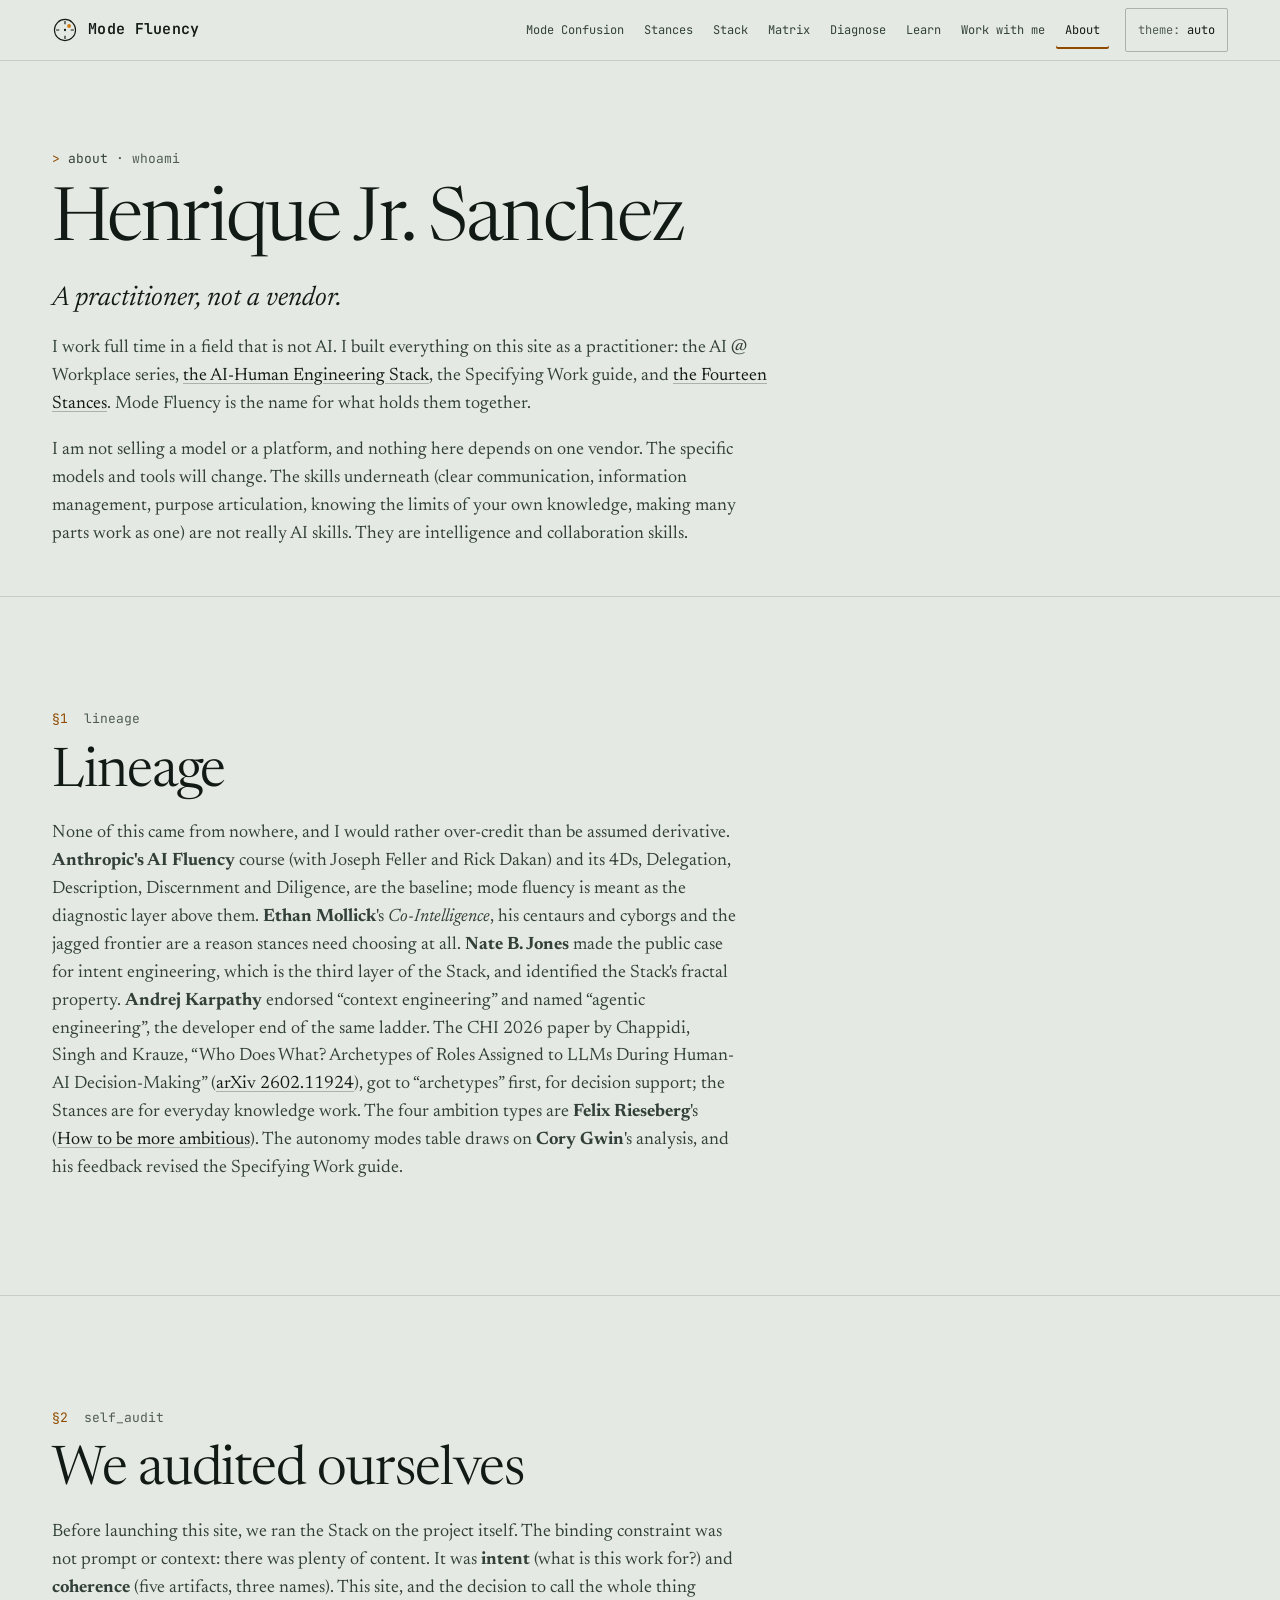
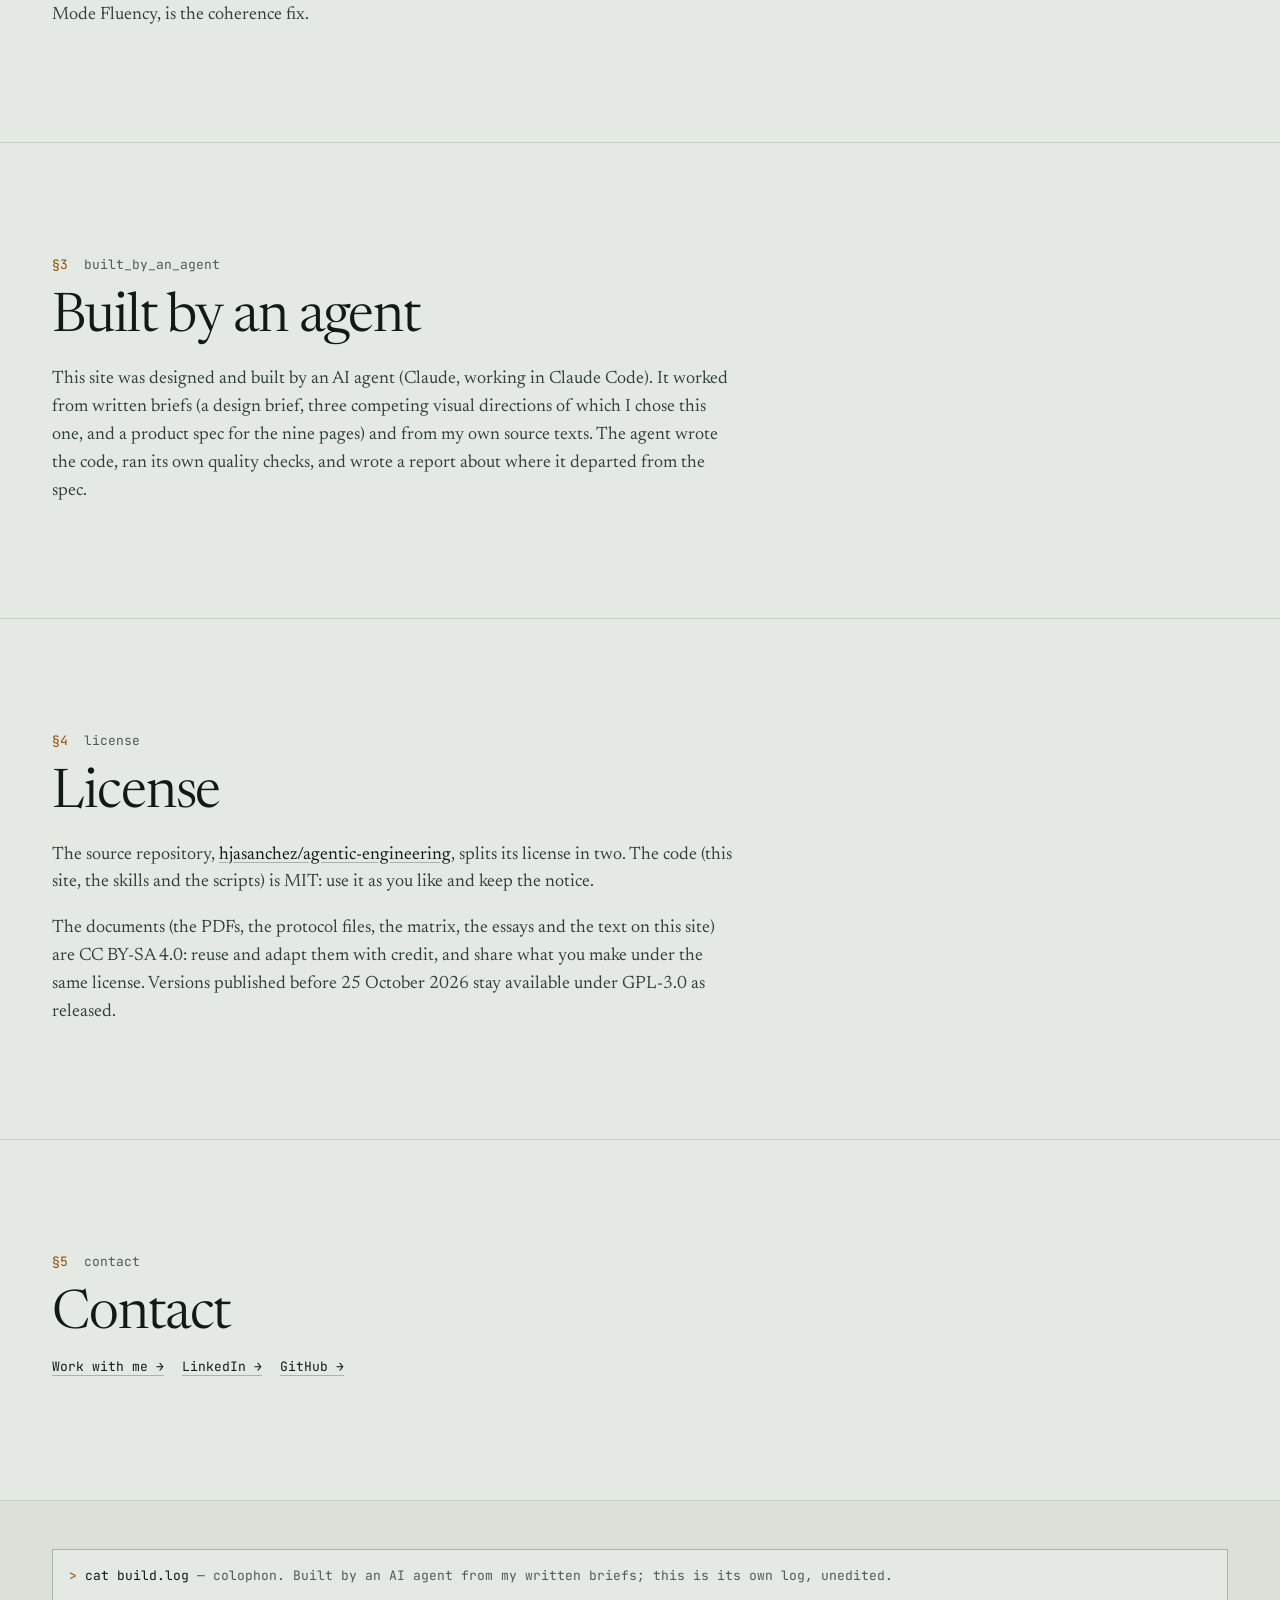
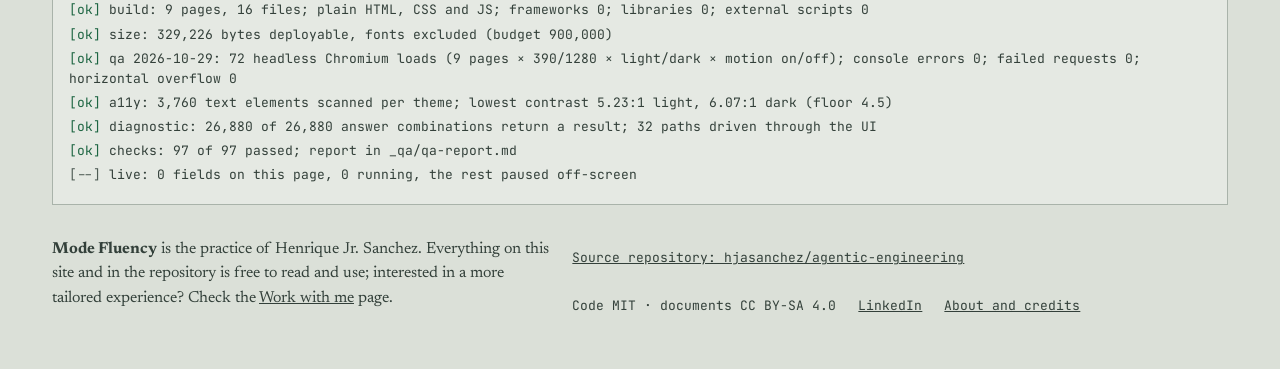
==== commit 88454bd5: "Hero compass on touch devices, field performance; Oracle and Genie expectation sentences Touch: the " ====
--- a/docs/about.html
+++ b/docs/about.html
@@ -98,7 +98,7 @@
       <p class="sys ticker-head" id="ticker-title"><span class="prompt-glyph">&gt;</span> cat build.log <span class="dim">&mdash; colophon. Built by an AI agent from my written briefs; this is its own log, unedited.</span></p>
       <ol class="sys ticker-lines" id="ticker-lines">
         <li>build: 9 pages, 16 files; plain HTML, CSS and JS; frameworks 0; libraries 0; external scripts 0</li>
-        <li>size: 326,658 bytes deployable, fonts excluded (budget 900,000)</li>
+        <li>size: 329,226 bytes deployable, fonts excluded (budget 900,000)</li>
         <li>qa 2026-10-29: 72 headless Chromium loads (9 pages × 390/1280 × light/dark × motion on/off); console errors 0; failed requests 0; horizontal overflow 0</li>
         <li>a11y: 3,760 text elements scanned per theme; lowest contrast 5.23:1 light, 6.07:1 dark (floor 4.5)</li>
         <li>diagnostic: 26,880 of 26,880 answer combinations return a result; 32 paths driven through the UI</li>
